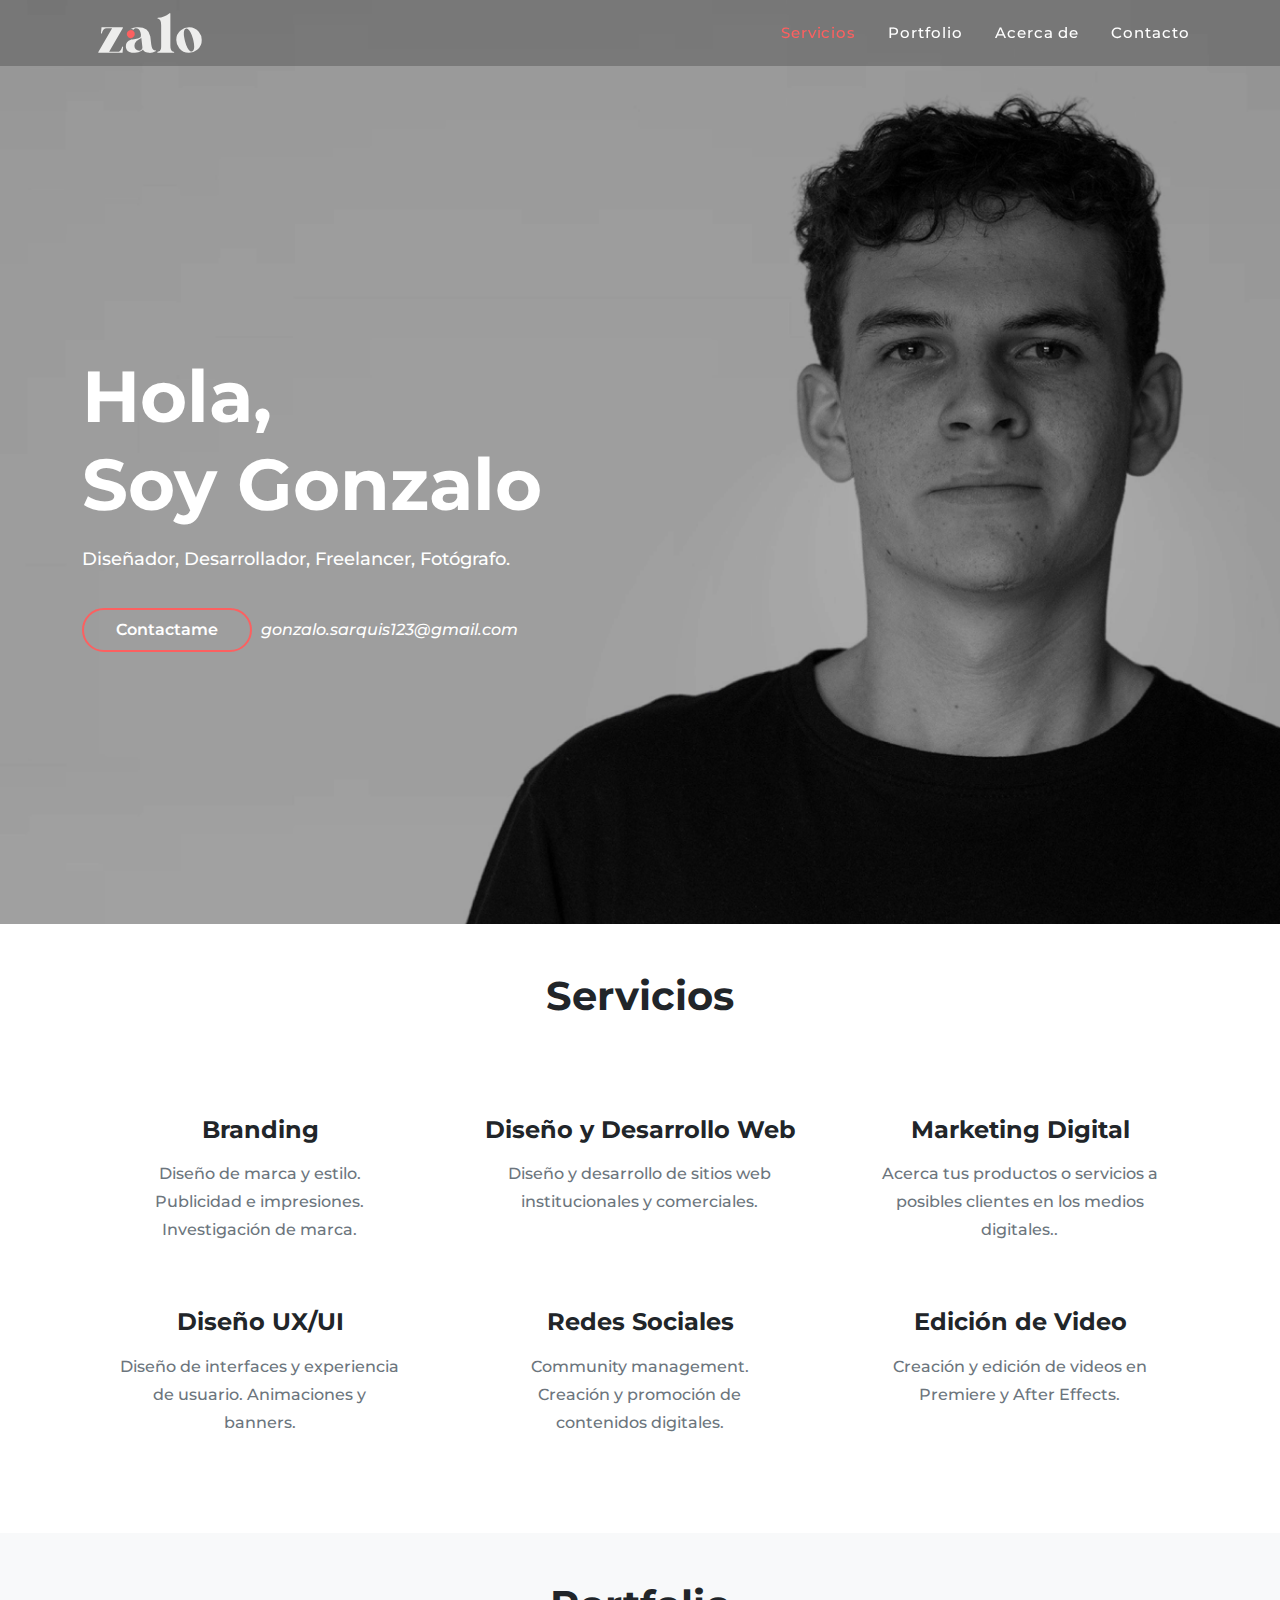
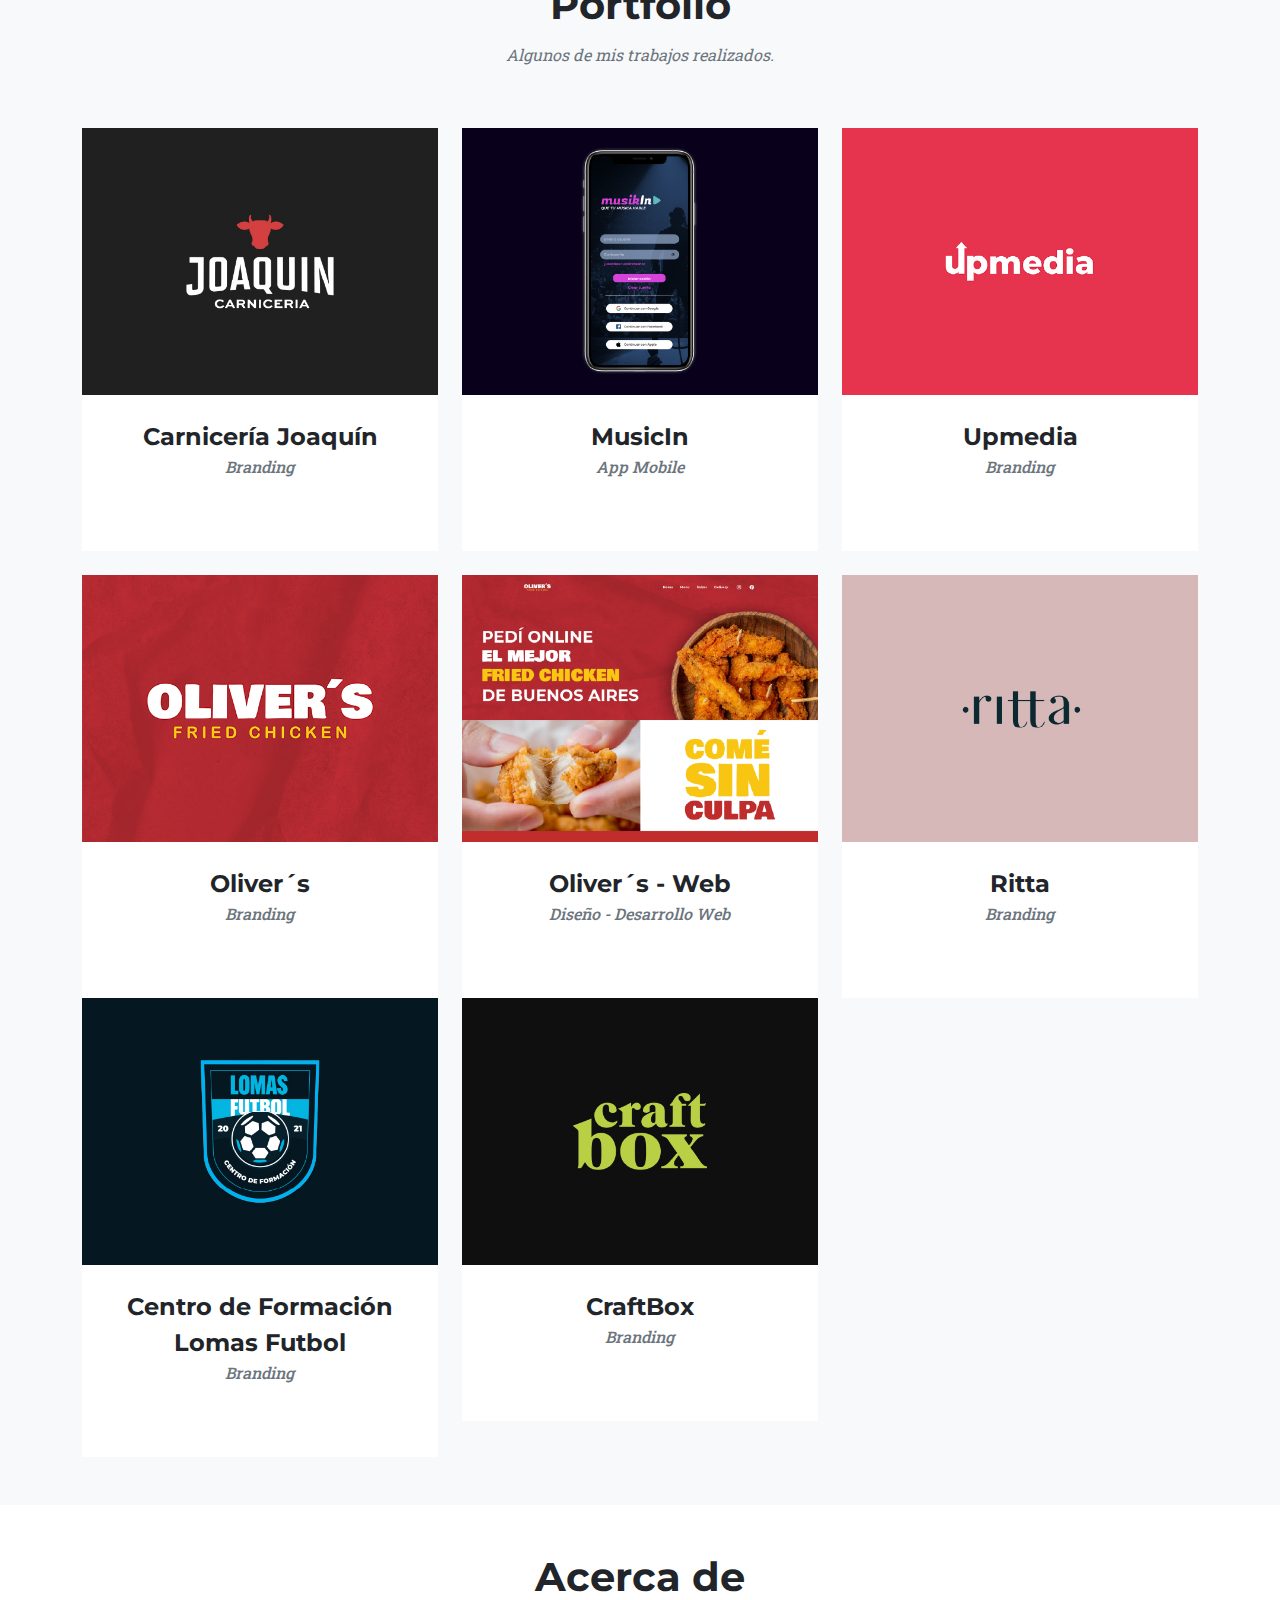
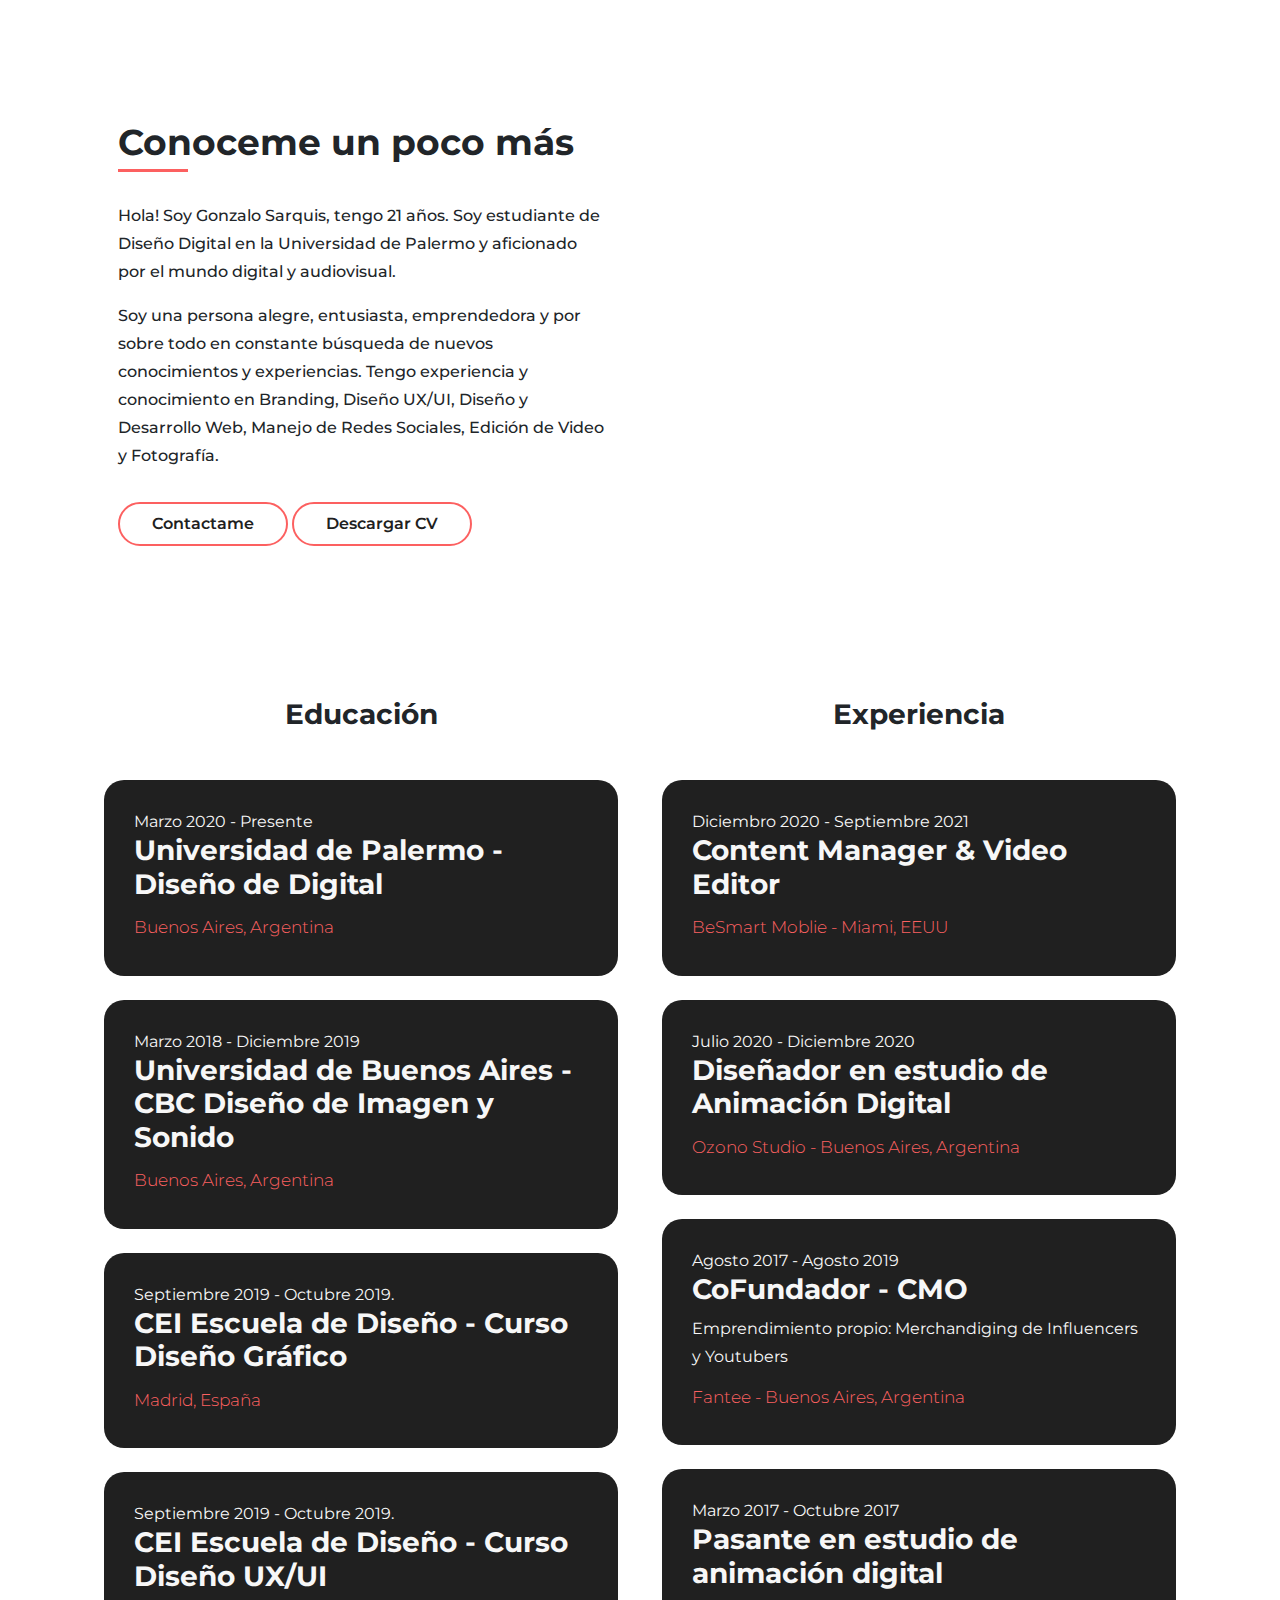
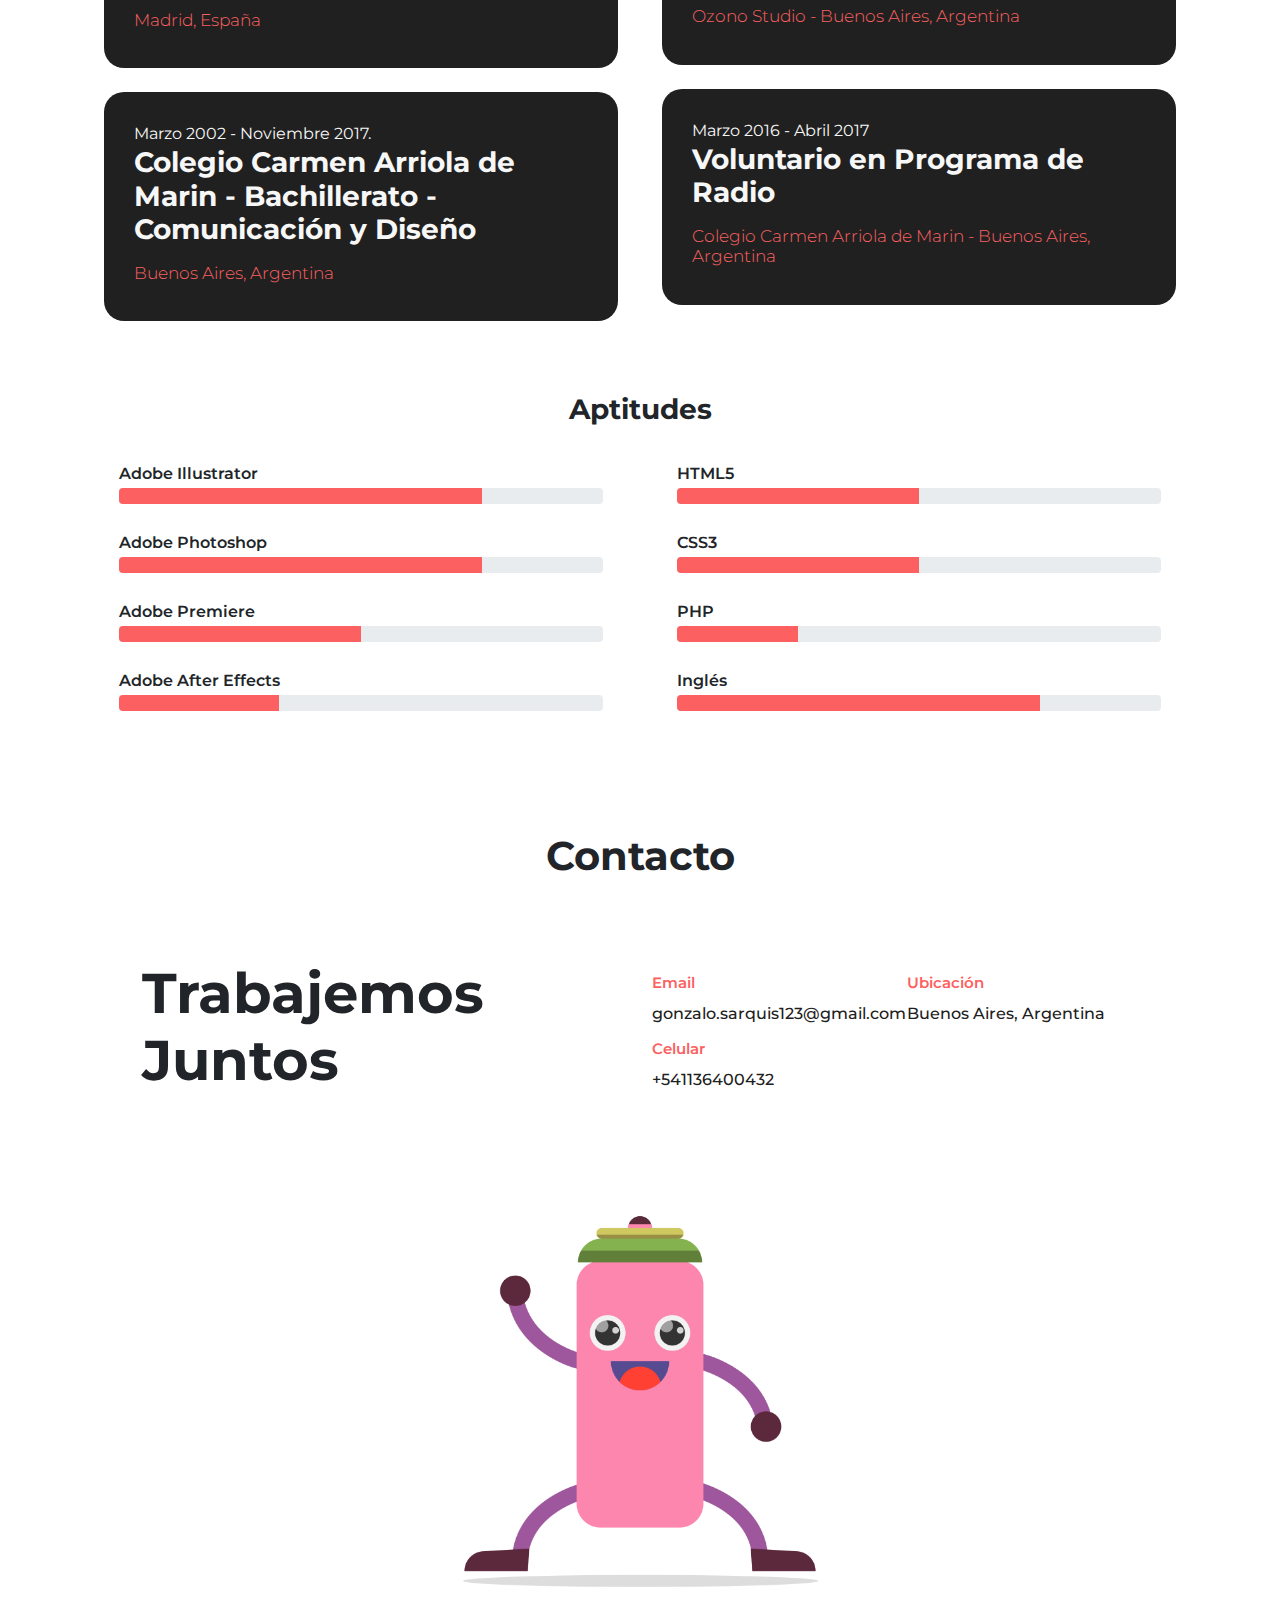
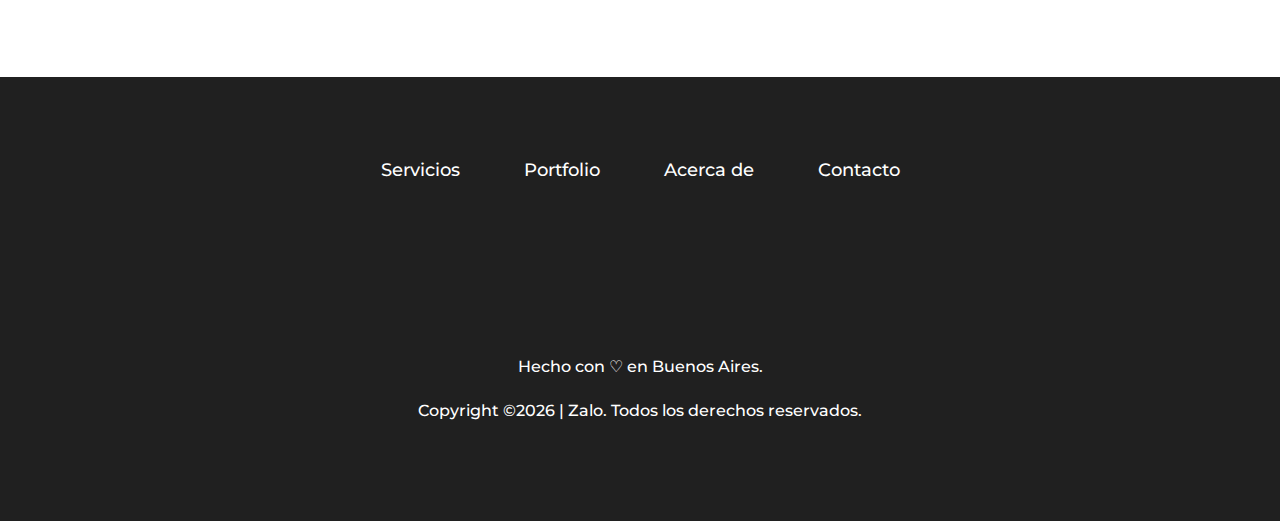
==== index.html @ efeab369 "Add files via upload" ====
<!DOCTYPE html>
<html lang="en">
    <head>
        <meta charset="utf-8" />
        <meta name="viewport" content="width=device-width, initial-scale=1, shrink-to-fit=no" />
        <meta name="description" content="" />
        <meta name="author" content="" />
        <title>Zalo Studio</title>
        <!-- Favicon-->
        <link rel="icon" type="image/x-icon" href="assets/favicon.png" />
        <!-- Font Awesome icons (free version)-->
        <script src="https://use.fontawesome.com/releases/v5.15.4/js/all.js" crossorigin="anonymous"></script>
        <!-- Google fonts-->
        <link href="https://fonts.googleapis.com/css?family=Montserrat:300,400,500,600,700,800" rel="stylesheet" type="text/css" />
        <link href="https://fonts.googleapis.com/css?family=Roboto+Slab:400,100,300,700" rel="stylesheet" type="text/css" />
        <!-- Core theme CSS (includes Bootstrap)-->
        <link href="css/styles.css" rel="stylesheet" />
    </head>
    <body id="page-top">

        <!-- Preloader -->
            <div id="preloader">
                <div class="loader"></div>
            </div>
        <!-- /Preloader -->
        
        <!-- Navigation-->
        <nav class="navbar navbar-expand-lg navbar-dark fixed-top" id="mainNav">
            <div class="container">
                <a class="navbar-brand" href="#page-top"><img src="assets/img/logo-zalo.svg" alt="..." /></a>
                <button class="navbar-toggler" type="button" data-bs-toggle="collapse" data-bs-target="#navbarResponsive" aria-controls="navbarResponsive" aria-expanded="false" aria-label="Toggle navigation">
                    <i class="fas fa-bars ms-1"></i>
                </button>
                <div class="collapse navbar-collapse" id="navbarResponsive">
                    <ul class="navbar-nav ms-auto py-4 py-lg-0">
                        <li class="nav-item"><a class="nav-link" href="#services">Servicios</a></li>
                        <li class="nav-item"><a class="nav-link" href="#portfolio">Portfolio</a></li>
                        <li class="nav-item"><a class="nav-link" href="#about">Acerca de</a></li>
                        <li class="nav-item"><a class="nav-link" href="#contact">Contacto</a></li>
                    </ul>
                </div>
            </div>
        </nav>
        <!-- Masthead-->
        <header class="masthead">
            <div class="container caja-inicio-celular">
                <div class="masthead-heading">Hola, <br> Soy Gonzalo</div>
                <div class="inicio" data-animation="bounceInDown" data-delay="100ms">
                    <p>Diseñador, Desarrollador, Freelancer, Fotógrafo.</p>
                    <a class="btn btn-primary btn-xl" style="color: #fff;" href="#contact">Contactame</a>
                    <a class="mailinicio" href="mailto:gonzalo.sarquis123@gmail.com">gonzalo.sarquis123@gmail.com</a>
                </div>
            </div>
        </header>
        <!-- Services-->
        <section class="page-section" id="services">
            <div class="container">
                <div class="text-center">
                    <h2 class="section-heading">Servicios</h2>
                </div>
                <div class="row text-center servicios">
                    <div class="col-md-4">
                        <span class="fa-stack fa-4x">
                            <i class="fas fa-circle fa-stack-2x"style="color: #fc6060;"></i>
                            <i class="fas fa-pen fa-stack-1x fa-inverse"></i> 
                        </span>
                        <h4 class="my-3">Branding</h4>
                        <p class="text-muted">Diseño de marca y estilo. Publicidad e impresiones. Investigación de marca.</p>
                    </div>
                    <div class="col-md-4">
                        <span class="fa-stack fa-4x">
                            <i class="fas fa-circle fa-stack-2x" style="color: #fc6060;"></i>
                            <i class="fas fa-laptop-code fa-stack-1x fa-inverse"></i>
                        </span>
                        <h4 class="my-3">Diseño y Desarrollo Web</h4>
                        <p class="text-muted">Diseño y desarrollo de sitios web institucionales y comerciales.</p>
                    </div>
                    <div class="col-md-4">
                        <span class="fa-stack fa-4x">
                            <i class="fas fa-circle fa-stack-2x" style="color: #fc6060;"></i>
                            <i class="fas fa-bullhorn fa-stack-1x fa-inverse"></i>
                        </span>
                        <h4 class="my-3">Marketing Digital</h4>
                        <p class="text-muted">Acerca tus productos o servicios a posibles clientes en los medios digitales..</p>
                    </div>
                    <div class="col-md-4">
                        <span class="fa-stack fa-4x">
                            <i class="fas fa-circle fa-stack-2x" style="color: #fc6060;"></i>
                            <i class="fas fa-mobile-alt fa-stack-1x fa-inverse"></i> 
                        </span>
                        <h4 class="my-3">Diseño UX/UI</h4>
                        <p class="text-muted">Diseño de interfaces y experiencia de usuario. Animaciones y banners.</p>
                    </div>
                    <div class="col-md-4">
                        <span class="fa-stack fa-4x">
                            <i class="fas fa-circle fa-stack-2x" style="color: #fc6060;"></i>
                            <i class="fas fa-users fa-stack-1x fa-inverse"></i>
                        </span>
                        <h4 class="my-3">Redes Sociales</h4>
                        <p class="text-muted">Community management. Creación y promoción de contenidos digitales.</p>
                    </div>
                    <div class="col-md-4">
                        <span class="fa-stack fa-4x">
                            <i class="fas fa-circle fa-stack-2x" style="color: #fc6060;"></i>
                            <i class="fas fa-video fa-stack-1x fa-inverse"></i>
                        </span>
                        <h4 class="my-3">Edición de Video</h4>
                        <p class="text-muted">Creación y edición de videos en Premiere y After Effects.</p>
                    </div>
                </div>
            </div>
        </section>
        <!-- Portfolio Grid-->
        <section class="page-section bg-light" id="portfolio">
            <div class="container">
                <div class="text-center">
                    <h2 class="section-heading">Portfolio</h2>
                    <h3 class="section-subheading text-muted">Algunos de mis trabajos realizados.</h3>
                </div>
                <div class="row">
                    <div class="col-lg-4 col-sm-6 mb-4">
                        <!-- Portfolio item 1-->
                        <div class="portfolio-item">
                            <a class="portfolio-link" data-bs-toggle="modal" href="#portfolioModal1">
                                <div class="portfolio-hover">
                                    <div class="portfolio-hover-content"><i class="fas fa-plus fa-3x"></i></div>
                                </div>
                                <img class="img-fluid" src="assets/img/portfolio/8.jpg" alt="..." />
                            </a>
                            <div class="portfolio-caption">
                                <div class="portfolio-caption-heading">Carnicería Joaquín</div>
                                <div class="portfolio-caption-subheading text-muted">Branding</div>
                            </div>
                        </div>
                    </div>
                    <div class="col-lg-4 col-sm-6 mb-4">
                        <!-- Portfolio item 2-->
                        <div class="portfolio-item">
                            <a class="portfolio-link" data-bs-toggle="modal" href="#portfolioModal2">
                                <div class="portfolio-hover">
                                    <div class="portfolio-hover-content"><i class="fas fa-plus fa-3x"></i></div>
                                </div>
                                <img class="img-fluid" src="assets/img/portfolio/2.jpg" alt="..." />
                            </a>
                            <div class="portfolio-caption">
                                <div class="portfolio-caption-heading">MusicIn</div>
                                <div class="portfolio-caption-subheading text-muted">App Mobile</div>
                            </div>
                        </div>
                    </div>
                    <div class="col-lg-4 col-sm-6 mb-4">
                        <!-- Portfolio item 3-->
                        <div class="portfolio-item">
                            <a class="portfolio-link" data-bs-toggle="modal" href="#portfolioModal3">
                                <div class="portfolio-hover">
                                    <div class="portfolio-hover-content"><i class="fas fa-plus fa-3x"></i></div>
                                </div>
                                <img class="img-fluid" src="assets/img/portfolio/3.jpg" alt="..." />
                            </a>
                            <div class="portfolio-caption">
                                <div class="portfolio-caption-heading">Upmedia</div>
                                <div class="portfolio-caption-subheading text-muted">Branding</div>
                            </div>
                        </div>
                    </div>
                    <div class="col-lg-4 col-sm-6 mb-4 mb-lg-0">
                        <!-- Portfolio item 4-->
                        <div class="portfolio-item">
                            <a class="portfolio-link" data-bs-toggle="modal" href="#portfolioModal4">
                                <div class="portfolio-hover">
                                    <div class="portfolio-hover-content"><i class="fas fa-plus fa-3x"></i></div>
                                </div>
                                <img class="img-fluid" src="assets/img/portfolio/4.jpg" alt="..." />
                            </a>
                            <div class="portfolio-caption">
                                <div class="portfolio-caption-heading">Oliver´s</div>
                                <div class="portfolio-caption-subheading text-muted">Branding</div>
                            </div>
                        </div>
                    </div>
                    <div class="col-lg-4 col-sm-6 mb-4 mb-sm-0">
                        <!-- Portfolio item 5-->
                        <div class="portfolio-item">
                            <a class="portfolio-link" data-bs-toggle="modal" href="#portfolioModal5">
                                <div class="portfolio-hover">
                                    <div class="portfolio-hover-content"><i class="fas fa-plus fa-3x"></i></div>
                                </div>
                                <img class="img-fluid" src="assets/img/portfolio/5.jpg" alt="..." />
                            </a>
                            <div class="portfolio-caption">
                                <div class="portfolio-caption-heading">Oliver´s - Web</div>
                                <div class="portfolio-caption-subheading text-muted">Diseño - Desarrollo Web</div>
                            </div>
                        </div>
                    </div>
                    <div class="col-lg-4 col-sm-6">
                        <!-- Portfolio item 6-->
                        <div class="portfolio-item">
                            <a class="portfolio-link" data-bs-toggle="modal" href="#portfolioModal6">
                                <div class="portfolio-hover">
                                    <div class="portfolio-hover-content"><i class="fas fa-plus fa-3x"></i></div>
                                </div>
                                <img class="img-fluid" src="assets/img/portfolio/6.jpg" alt="..." />
                            </a>
                            <div class="portfolio-caption">
                                <div class="portfolio-caption-heading">Ritta</div>
                                <div class="portfolio-caption-subheading text-muted">Branding</div>
                            </div>
                        </div>
                    </div>
                    <div class="col-lg-4 col-sm-6 mb-4 mb-sm-0">
                        <!-- Portfolio item 5-->
                        <div class="portfolio-item">
                            <a class="portfolio-link" data-bs-toggle="modal" href="#portfolioModal7">
                                <div class="portfolio-hover">
                                    <div class="portfolio-hover-content"><i class="fas fa-plus fa-3x"></i></div>
                                </div>
                                <img class="img-fluid" src="assets/img/portfolio/7.jpg" alt="..." />
                            </a>
                            <div class="portfolio-caption">
                                <div class="portfolio-caption-heading">Centro de Formación Lomas Futbol</div>
                                <div class="portfolio-caption-subheading text-muted">Branding</div>
                            </div>
                        </div>
                    </div>
                    <div class="col-lg-4 col-sm-6 mb-4 mb-sm-0">
                        <!-- Portfolio item 5-->
                        <div class="portfolio-item">
                            <a class="portfolio-link" data-bs-toggle="modal" href="#portfolioModal8">
                                <div class="portfolio-hover">
                                    <div class="portfolio-hover-content"><i class="fas fa-plus fa-3x"></i></div>
                                </div>
                                <img class="img-fluid" src="assets/img/portfolio/1.jpg" alt="..." />
                            </a>
                            <div class="portfolio-caption">
                                <div class="portfolio-caption-heading">CraftBox</div>
                                <div class="portfolio-caption-subheading text-muted">Branding</div>
                            </div>
                        </div>
                    </div>
                </div>
            </div>
        </section>
        
        <!-- About-->
        <section class="page-section" id="about">
            <div class="container">
                <div class="text-center">
                    <h2 class="section-heading ">Acerca de</h2>
                </div>
                <div class="about-us-area section-padding-80-0 clearfix">
                    <div class="container">
                        <div class="row align-items-center">
                            <div class="col-12 col-lg-6">
                                <div class="about-us-content mb-80">
                                    <h3 class="wow fadeInUp" data-wow-delay="100ms">Conoceme un poco más</h3>
                                    <div class="line wow fadeInUp" data-wow-delay="200ms"></div>
                                    <p class="wow fadeInUp" data-wow-delay="300ms">Hola! Soy Gonzalo Sarquis, tengo 21 años. Soy estudiante de Diseño Digital en la Universidad de Palermo y aficionado por el mundo digital y audiovisual.</p>
                                    <p class="wow fadeInUp" data-wow-delay="400ms">Soy una persona alegre, entusiasta, emprendedora y por sobre todo en constante búsqueda de nuevos conocimientos y experiencias. Tengo experiencia y conocimiento en Branding, Diseño UX/UI, Diseño y Desarrollo Web, Manejo de Redes Sociales, Edición de Video y Fotografía.</p>
                                    <a class="btn btn-primary btn-xl" href="#contact">Contactame</a>
                                    <a class="btn btn-primary btn-xl" data-wow-delay="500ms" href="file/#" download="file/#">Descargar CV</a>
                                </div>
                            </div>
                            <div class="col-12 col-lg-6">
                                <div class="about-video-area mb-80 wow fadeInUp" data-wow-delay="100ms">
                                    <img src="assets/img/17.jpg" alt="">
                                </div>
                            </div>
                        </div>
                    </div>
                </div>

                <div class="container">
                    <div class="row">
                        <div class="col-md-6">
                            <div class="acercade">
                                <h3 class="mb-5">Educación</h3>
                            </div>  
                            <div class="resume-item mb-4">
                                <span class="date"><span class="icon-calendar"></span> Marzo 2020 - Presente</span>
                                <h3>Universidad de Palermo - Diseño de Digital</h3>
                                <p></p>
                                <h4 class="school">Buenos Aires, Argentina</h4>
                            </div>
                            
                            <div class="resume-item mb-4">
                                <span class="date"><span class="icon-calendar"></span> Marzo 2018 - Diciembre 2019</span>
                                <h3>Universidad de Buenos Aires - CBC Diseño de Imagen y Sonido</h3>
                                <p></p>
                                <h4 class="school">Buenos Aires, Argentina</h4>
                            </div>
            
                            <div class="resume-item mb-4">
                                <span class="date"><span class="icon-calendar"></span> Septiembre 2019 - Octubre 2019.</span>
                                <h3>CEI Escuela de Diseño - Curso Diseño Gráfico</h3>
                                <p></p>
                                <h4 class="school">Madrid, España</h4>
                            </div>
            
                            <div class="resume-item mb-4">
                                <span class="date"><span class="icon-calendar"></span> Septiembre 2019 - Octubre 2019.</span>
                                <h3>CEI Escuela de Diseño - Curso Diseño UX/UI</h3>
                                <p></p>
                                <h4 class="school">Madrid, España</h4>
                            </div>
            
                            <div class="resume-item mb-4">
                                <span class="date"><span class="icon-calendar"></span> Marzo 2002 - Noviembre 2017.</span>
                                <h3>Colegio Carmen Arriola de Marin - Bachillerato - Comunicación y Diseño</h3>
                                <p></p>
                                <h4 class="school">Buenos Aires, Argentina</h4>
                            </div>
            
                        </div>

                        <div class="col-md-6">
                            <div class="acercade">
                                <h3 class="mb-5">Experiencia</h3>
                            </div>   
                                <div class="resume-item mb-4">
                                    <span class="date"><span class="icon-calendar"></span> Diciembro 2020 - Septiembre 2021</span>
                                    <h3>Content Manager & Video Editor</h3>
                                    <p></p>
                                    <h4 class="school">BeSmart Moblie - Miami, EEUU</h4>
                                </div>
                                <div class="resume-item mb-4">
                                    <span class="date"><span class="icon-calendar"></span> Julio 2020 - Diciembre 2020</span>
                                    <h3>Diseñador en estudio de Animación Digital</h3>
                                    <p></p>
                                    <h4 class="school">Ozono Studio - Buenos Aires, Argentina</h4>
                                </div>
                
                                <div class="resume-item mb-4">
                                    <span class="date"><span class="icon-calendar"></span> Agosto 2017 - Agosto 2019</span>
                                    <h3>CoFundador - CMO</h3>
                                    <p>Emprendimiento propio: Merchandiging de Influencers y Youtubers</p>
                                    <h4 class="school">Fantee - Buenos Aires, Argentina</h4>
                                </div>
                
                                <div class="resume-item mb-4">
                                    <span class="date"><span class="icon-calendar"></span> Marzo 2017 - Octubre 2017</span>
                                    <h3>Pasante en estudio de animación digital</h3>
                                    <p></p>
                                    <h4 class="school">Ozono Studio - Buenos Aires, Argentina</h4>
                                </div>
                
                                <div class="resume-item mb-4">
                                    <span class="date"><span class="icon-calendar"></span> Marzo 2016 - Abril 2017</span>
                                    <h3>Voluntario en Programa de Radio</h3>
                                    <p></p>
                                    <h4 class="school">Colegio Carmen Arriola de Marin - Buenos Aires, Argentina</h4>
                                </div>
                            </div>
                        </div>                    
                </div>


                <div class="container pb-0">
                    <div class="row">
                        <div class="acercade">
                            <h3 class="mb-2 mt-5">Aptitudes</h3>
                        </div>  
                        <div class="col-md-6">
                            <div class="aptitudes">
                                <p>Adobe Illustrator</p>
                                <div class="progress">
                                    <div class="progress-bar" role="progressbar" style="width: 75%" aria-valuenow="75" aria-valuemin="0" aria-valuemax="100"></div>
                                </div>
                            </div>

                            <div class="aptitudes">
                                <p>Adobe Photoshop</p>
                                <div class="progress">
                                    <div class="progress-bar" role="progressbar" style="width: 75%" aria-valuenow="75" aria-valuemin="0" aria-valuemax="100"></div>
                                </div>
                            </div>

                            <div class="aptitudes">
                                <p>Adobe Premiere</p>
                                <div class="progress">
                                    <div class="progress-bar" role="progressbar" style="width: 50%" aria-valuenow="50" aria-valuemin="0" aria-valuemax="100"></div>
                                </div>
                            </div>

                            <div class="aptitudes">
                                <p>Adobe After Effects</p>
                                <div class="progress">
                                    <div class="progress-bar" role="progressbar" style="width: 33%" aria-valuenow="33" aria-valuemin="0" aria-valuemax="100"></div>
                                </div>
                            </div>

                        </div>

                        <div class="col-md-6">
                            <div class="aptitudes">
                                <p>HTML5</p>
                                <div class="progress">
                                    <div class="progress-bar" role="progressbar" style="width: 50%" aria-valuenow="25" aria-valuemin="0" aria-valuemax="100"></div>
                                </div>
                            </div>

                            <div class="aptitudes">
                                <p>CSS3</p>
                                <div class="progress">
                                    <div class="progress-bar" role="progressbar" style="width: 50%" aria-valuenow="25" aria-valuemin="0" aria-valuemax="100"></div>
                                </div>
                            </div>

                            <div class="aptitudes">
                                <p>PHP</p>
                                <div class="progress">
                                    <div class="progress-bar" role="progressbar" style="width: 25%" aria-valuenow="25" aria-valuemin="0" aria-valuemax="100"></div>
                                </div>
                            </div>

                            <div class="aptitudes">
                                <p>Inglés</p>
                                <div class="progress">
                                    <div class="progress-bar" role="progressbar" style="width: 75%" aria-valuenow="75" aria-valuemin="0" aria-valuemax="100"></div>
                                </div>
                            </div>

                        </div>
                  
                    </div>
                </div>


        </section>

        <!-- Contact-->
        <section class="page-section" id="contact">
            <div class="container">
                <div class="text-center">
                    <h2 class="section-heading">Contacto</h2>
                    <!-- Contact Area Start -->
                </div>

    <div class="contact-area section-padding-80-50">
        <div class="container">
            <div class="row">
                <div class="col-12 col-lg-6">
                    <h2 class="contact-title mb-30">Trabajemos <br>Juntos</h2>
                </div>
                <div class="col-12 col-md-6 col-lg-3">
                    <!-- Contact Info -->
                    <div class="contact-info mb-30">
                        <p>Email</p>
                        <a href="mailto:gonzalo.sarquis123@gmail.com">gonzalo.sarquis123@gmail.com</a>
                    </div>
                    <!-- Contact Info -->
                    <div class="contact-info mb-30">
                        <p>Celular</p>
                        <a href="tel:+541136400432">+541136400432</a>
                    </div>
                </div>
                <div class="col-12 col-md-6 col-lg-3">
                    <!-- Contact Info -->
                    <div class="contact-info mb-30">
                        <p>Ubicación</p>
                        <a href="#">Buenos Aires, Argentina</a>
                    </div>
                </div>
            </div>
        </div>
    </div>
            </div>
    <!-- Contact Area End -->


        <div class="container">
            <div class="row w-50 mx-auto">
                <img src="assets/img/flat-ch.png" alt="">
            </div>
        </div>
    </div>

 </section>

 <!-- Footer Area Start -->
        <footer>
            <div class="container-fluid">
            <div class="row justify-content-center">
                <div class="text-center">
                <a class="nav_footer" href="#service">Servicios</a>
                <a class="nav_footer" href="#porfolio">Portfolio</a>
                <a class="nav_footer" href="#Acerca de">Acerca de</a>
                <a class="nav_footer" href="#contact">Contacto</a>
                </div>
            </div>
        </div>


        <div class="container">
            <div class="row text-center">
                <div class="redessociales-footer">
                    <a href="https://www.instagram.com/gonzasarquis" target="blank"><i class="fab fa-instagram"></i></a>
                    <a href="https://www.facebook.com/gonzalo.sarquis" target="blank"><i class="fab fa-facebook-f"></i></a>
                    <a href="https://www.linkedin.com/in/gonzalosarquis/" target="blank"><i class="fab fa-linkedin-in"></i></a>
                </div>
            </div>
        </div>
            
            <div class="container">
            <div class="row text-center cajaFooter">
                <div class="col-12 textoFooter">
                    <p >Hecho con &#9825; en Buenos Aires.</p>
                </div>
                <div class="col-12 textoFooter">
                    <p>Copyright &copy;<script>document.write(new Date().getFullYear());</script> | Zalo. Todos los derechos reservados.</p>
                </div>
            </div>
            </div>
        </footer>
<!-- Footer Area End -->

        <!-- Portfolio Modals-->
        <!-- Portfolio item 1 modal popup-->
        <div class="portfolio-modal modal fade" id="portfolioModal1" tabindex="-1" role="dialog" aria-hidden="true">
            <div class="modal-dialog">
                <div class="modal-content">
                    <div class="close-modal" data-bs-dismiss="modal"><img src="assets/img/close-icon.svg" alt="Close modal" /></div>
                    <div class="container">
                        <div class="row justify-content-center">
                            <div class="col-lg-8">
                                <div class="modal-body">
                                    <!-- Project details-->
                                    <h2 class="text-uppercase">Carnicería Joaquín</h2>
                                    <p class="item-intro text-muted">Branding para carniceria..</p>
                                    <img class="img-fluid d-block mx-auto" src="assets/img/portfolio/8.jpg" alt="..." />
                                    <p>Carnicería Joaquín lleva en el mercado más de 37 años, y decidió modernizarse. Se realizó el Branding completo para dicha marca.</p>
                                    <ul class="list-inline">
                                        <li>
                                            <strong>Cliente:</strong>
                                            Carnicería Joaquín
                                        </li>
                                        <li>
                                            <strong>Categoria:</strong>
                                            Illustration
                                        </li>
                                    </ul>
                                    <button class="btn btn-primary btn-xl text-uppercase" data-bs-dismiss="modal" type="button">
                                        <i class="fas fa-times me-1"></i>
                                        Cerrar proyecto
                                    </button>
                                </div>
                            </div>
                        </div>
                    </div>
                </div>
            </div>
        </div>
        <!-- Portfolio item 2 modal popup-->
        <div class="portfolio-modal modal fade" id="portfolioModal2" tabindex="-1" role="dialog" aria-hidden="true">
            <div class="modal-dialog">
                <div class="modal-content">
                    <div class="close-modal" data-bs-dismiss="modal"><img src="assets/img/close-icon.svg" alt="Close modal" /></div>
                    <div class="container">
                        <div class="row justify-content-center">
                            <div class="col-lg-8">
                                <div class="modal-body">
                                    <!-- Project details-->
                                    <h2 class="text-uppercase">MusicIn</h2>
                                    <p class="item-intro text-muted">Diseño y plaifiacion de App Mobile.</p>
                                    <img class="img-fluid d-block mx-auto" src="assets/img/portfolio/1.3.jpg" alt="..." />
                                    <img class="img-fluid d-block mx-auto" src="assets/img/portfolio/1.2.jpg" alt="..." />
                                    <p>MusicIn es un proyecto personal, enfocado para músicos. Se realizó el branding, diseño y planificacion de dicha App.</p>
                                    <ul class="list-inline">
                                        <li>
                                            <strong>Cliente:</strong>
                                            MusicIn
                                        </li>
                                        <li>
                                            <strong>Categoria:</strong>
                                            App Mobile
                                        </li>
                                    </ul>
                                    <button class="btn btn-primary btn-xl text-uppercase" data-bs-dismiss="modal" type="button">
                                        <i class="fas fa-times me-1"></i>
                                        Cerrar proyecto
                                    </button>
                                </div>
                            </div>
                        </div>
                    </div>
                </div>
            </div>
        </div>
        <!-- Portfolio item 3 modal popup-->
        <div class="portfolio-modal modal fade" id="portfolioModal3" tabindex="-1" role="dialog" aria-hidden="true">
            <div class="modal-dialog">
                <div class="modal-content">
                    <div class="close-modal" data-bs-dismiss="modal"><img src="assets/img/close-icon.svg" alt="Close modal" /></div>
                    <div class="container">
                        <div class="row justify-content-center">
                            <div class="col-lg-8">
                                <div class="modal-body">
                                    <!-- Project details-->
                                    <h2 class="text-uppercase">Upmedia</h2>
                                    <p class="item-intro text-muted">Branding.</p>
                                    <img class="img-fluid d-block mx-auto" src="assets/img/portfolio/3.jpg" alt="..." />
                                    <p>Branding para agencia digital.</p>
                                    <ul class="list-inline">
                                        <li>
                                            <strong>Cliente:</strong>
                                            Upmedia
                                        </li>
                                        <li>
                                            <strong>Categoria:</strong>
                                            Branding.
                                        </li>
                                    </ul>
                                    <button class="btn btn-primary btn-xl text-uppercase" data-bs-dismiss="modal" type="button">
                                        <i class="fas fa-times me-1"></i>
                                        Cerrar proyecto
                                    </button>
                                </div>
                            </div>
                        </div>
                    </div>
                </div>
            </div>
        </div>
        <!-- Portfolio item 4 modal popup-->
        <div class="portfolio-modal modal fade" id="portfolioModal4" tabindex="-1" role="dialog" aria-hidden="true">
            <div class="modal-dialog">
                <div class="modal-content">
                    <div class="close-modal" data-bs-dismiss="modal"><img src="assets/img/close-icon.svg" alt="Close modal" /></div>
                    <div class="container">
                        <div class="row justify-content-center">
                            <div class="col-lg-8">
                                <div class="modal-body">
                                    <!-- Project details-->
                                    <h2 class="text-uppercase">Oliver´s</h2>
                                    <p class="item-intro text-muted">Branding.</p>
                                    <img class="img-fluid d-block mx-auto" src="assets/img/portfolio/4.jpg" alt="..." />
                                    <p>Oliver´s es una cadena de comida rápida especialidad en el pollo frito y tequeños venezolanos. Se realizó el Brabding para dicha marca.</p>
                                    <ul class="list-inline">
                                        <li>
                                            <strong>Cliente:</strong>
                                            Oliver´s
                                        </li>
                                        <li>
                                            <strong>Categoria:</strong>
                                            Branding.
                                        </li>
                                    </ul>
                                    <button class="btn btn-primary btn-xl text-uppercase" data-bs-dismiss="modal" type="button">
                                        <i class="fas fa-times me-1"></i>
                                        Cerrar proyecto
                                    </button>
                                </div>
                            </div>
                        </div>
                    </div>
                </div>
            </div>
        </div>
        <!-- Portfolio item 5 modal popup-->
        <div class="portfolio-modal modal fade" id="portfolioModal5" tabindex="-1" role="dialog" aria-hidden="true">
            <div class="modal-dialog">
                <div class="modal-content">
                    <div class="close-modal" data-bs-dismiss="modal"><img src="assets/img/close-icon.svg" alt="Close modal" /></div>
                    <div class="container">
                        <div class="row justify-content-center">
                            <div class="col-lg-8">
                                <div class="modal-body">
                                    <!-- Project details-->
                                    <h2 class="text-uppercase">Oliver´s - Web</h2>
                                    <p class="item-intro text-muted">Diseño y Desarrollo Web.</p>
                                    <img class="img-fluid d-block mx-auto" src="assets/img/portfolio/5.1.jpg" alt="..." />
                                    <p>Oliver´s es una cadena de comida rapida especialidad en el pollo frito y tequeños venezolanos. Se realizó el Diseño y Desarrollo web.</p>
                                    <ul class="list-inline">
                                        <li>
                                            <strong>Cliente:</strong>
                                            Oliver´s
                                        </li>
                                        <li>
                                            <strong>Categoria:</strong>
                                            Diseño Web
                                        </li>
                                    </ul>
                                    <button class="btn btn-primary btn-xl text-uppercase" data-bs-dismiss="modal" type="button">
                                        <i class="fas fa-times me-1"></i>
                                        Cerrar proyecto
                                    </button>
                                </div>
                            </div>
                        </div>
                    </div>
                </div>
            </div>
        </div>
        <!-- Portfolio item 6 modal popup-->
        <div class="portfolio-modal modal fade" id="portfolioModal6" tabindex="-1" role="dialog" aria-hidden="true">
            <div class="modal-dialog">
                <div class="modal-content">
                    <div class="close-modal" data-bs-dismiss="modal"><img src="assets/img/close-icon.svg" alt="Close modal" /></div>
                    <div class="container">
                        <div class="row justify-content-center">
                            <div class="col-lg-8">
                                <div class="modal-body">
                                    <!-- Project details-->
                                    <h2 class="text-uppercase">Ritta</h2>
                                    <p class="item-intro text-muted">Branding para emprendimiento de Moda y Deco.</p>
                                    <img class="img-fluid d-block mx-auto" src="assets/img/portfolio/6.jpg" alt="..." />
                                    <p>Ritta es un emprendimiento enfocado en el rubo de Moda y Deco. En esta ocasión se realizó el Branding completo para la marca y a la vez la creación y gestión de un e-commerce desarrollado en TiendaNube.</p>
                                    <ul class="list-inline">
                                        <li>
                                            <strong>Client:</strong>
                                            Ritta
                                        </li>
                                        <li>
                                            <strong>Categoria:</strong>
                                            Branding.
                                        </li>
                                    </ul>
                                    <button class="btn btn-primary btn-xl text-uppercase" data-bs-dismiss="modal" type="button">
                                        <i class="fas fa-times me-1"></i>
                                        Cerrar proyecto
                                    </button>
                                </div>
                            </div>
                        </div>
                    </div>
                </div>
            </div>
        </div>
        <!-- Portfolio item 7 modal popup-->
        <div class="portfolio-modal modal fade" id="portfolioModal7" tabindex="-1" role="dialog" aria-hidden="true">
            <div class="modal-dialog">
                <div class="modal-content">
                    <div class="close-modal" data-bs-dismiss="modal"><img src="assets/img/close-icon.svg" alt="Close modal" /></div>
                    <div class="container">
                        <div class="row justify-content-center">
                            <div class="col-lg-8">
                                <div class="modal-body">
                                    <!-- Project details-->
                                    <h2 class="text-uppercase">Centro de Formación Lomas Futbol</h2>
                                    <p class="item-intro text-muted">Branding para academia de futbol.</p>
                                    <img class="img-fluid d-block mx-auto" src="assets/img/portfolio/7.jpg" alt="..." />
                                    <p>Centro de Formación Lomas Futbol es una academia especializada en captar nuevos jugadores para ser introducidos al mundo profesional. En esta ocasión se llevo a cabo el escudo y servicio de Branding para dicha academia.</p>
                                    <ul class="list-inline">
                                        <li>
                                            <strong>Cliente:</strong>
                                            Branding.
                                        </li>
                                        <li>
                                            <strong>Category:</strong>
                                            Centro de Formación Lomas Futbol
                                        </li>
                                    </ul>
                                    <button class="btn btn-primary btn-xl text-uppercase" data-bs-dismiss="modal" type="button">
                                        <i class="fas fa-times me-1"></i>
                                        Cerrar proyecto
                                    </button>
                                </div>
                            </div>
                        </div>
                    </div>
                </div>
            </div>
        </div>
        <!-- Portfolio item 8 modal popup-->
        <div class="portfolio-modal modal fade" id="portfolioModal8" tabindex="-1" role="dialog" aria-hidden="true">
            <div class="modal-dialog">
                <div class="modal-content">
                    <div class="close-modal" data-bs-dismiss="modal"><img src="assets/img/close-icon.svg" alt="Close modal" /></div>
                    <div class="container">
                        <div class="row justify-content-center">
                            <div class="col-lg-8">
                                <div class="modal-body">
                                    <!-- Project details-->
                                    <h2 class="text-uppercase">CraftBox</h2>
                                    <p class="item-intro text-muted">Branding para empresa de cursos online.</p>
                                    <img class="img-fluid d-block mx-auto" src="assets/img/portfolio/1.jpg" alt="..." />
                                    <p>CraftBox es un emprendimiento especializado en talleres manuales. En esta ocasión se llevo a cabo el Branding completo para el mismo.</p>
                                    <ul class="list-inline">
                                        <li>
                                            <strong>Cliente:</strong>
                                            CraftBox
                                        </li>
                                        <li>
                                            <strong>Category:</strong>
                                            Branding.
                                        </li>
                                    </ul>
                                    <button class="btn btn-primary btn-xl text-uppercase" data-bs-dismiss="modal" type="button">
                                        <i class="fas fa-times me-1"></i>
                                        Cerrar proyecto
                                    </button>
                                </div>
                            </div>
                        </div>
                    </div>
                </div>
            </div>
        </div>
        <!-- Bootstrap core JS-->
        <script src="https://cdn.jsdelivr.net/npm/bootstrap@5.1.3/dist/js/bootstrap.bundle.min.js"></script>
        <!-- Core theme JS-->
        <script src="js/scripts.js"></script>
        <!-- * * * * * * * * * * * * * * * * * * * * * * * * * * * * * * * * * * * * * * * *-->
        <!-- * *                               SB Forms JS                               * *-->
        <!-- * * Activate your form at https://startbootstrap.com/solution/contact-forms * *-->
        <!-- * * * * * * * * * * * * * * * * * * * * * * * * * * * * * * * * * * * * * * * *-->
        <script src="https://cdn.startbootstrap.com/sb-forms-latest.js"></script>
    </body>
</html>
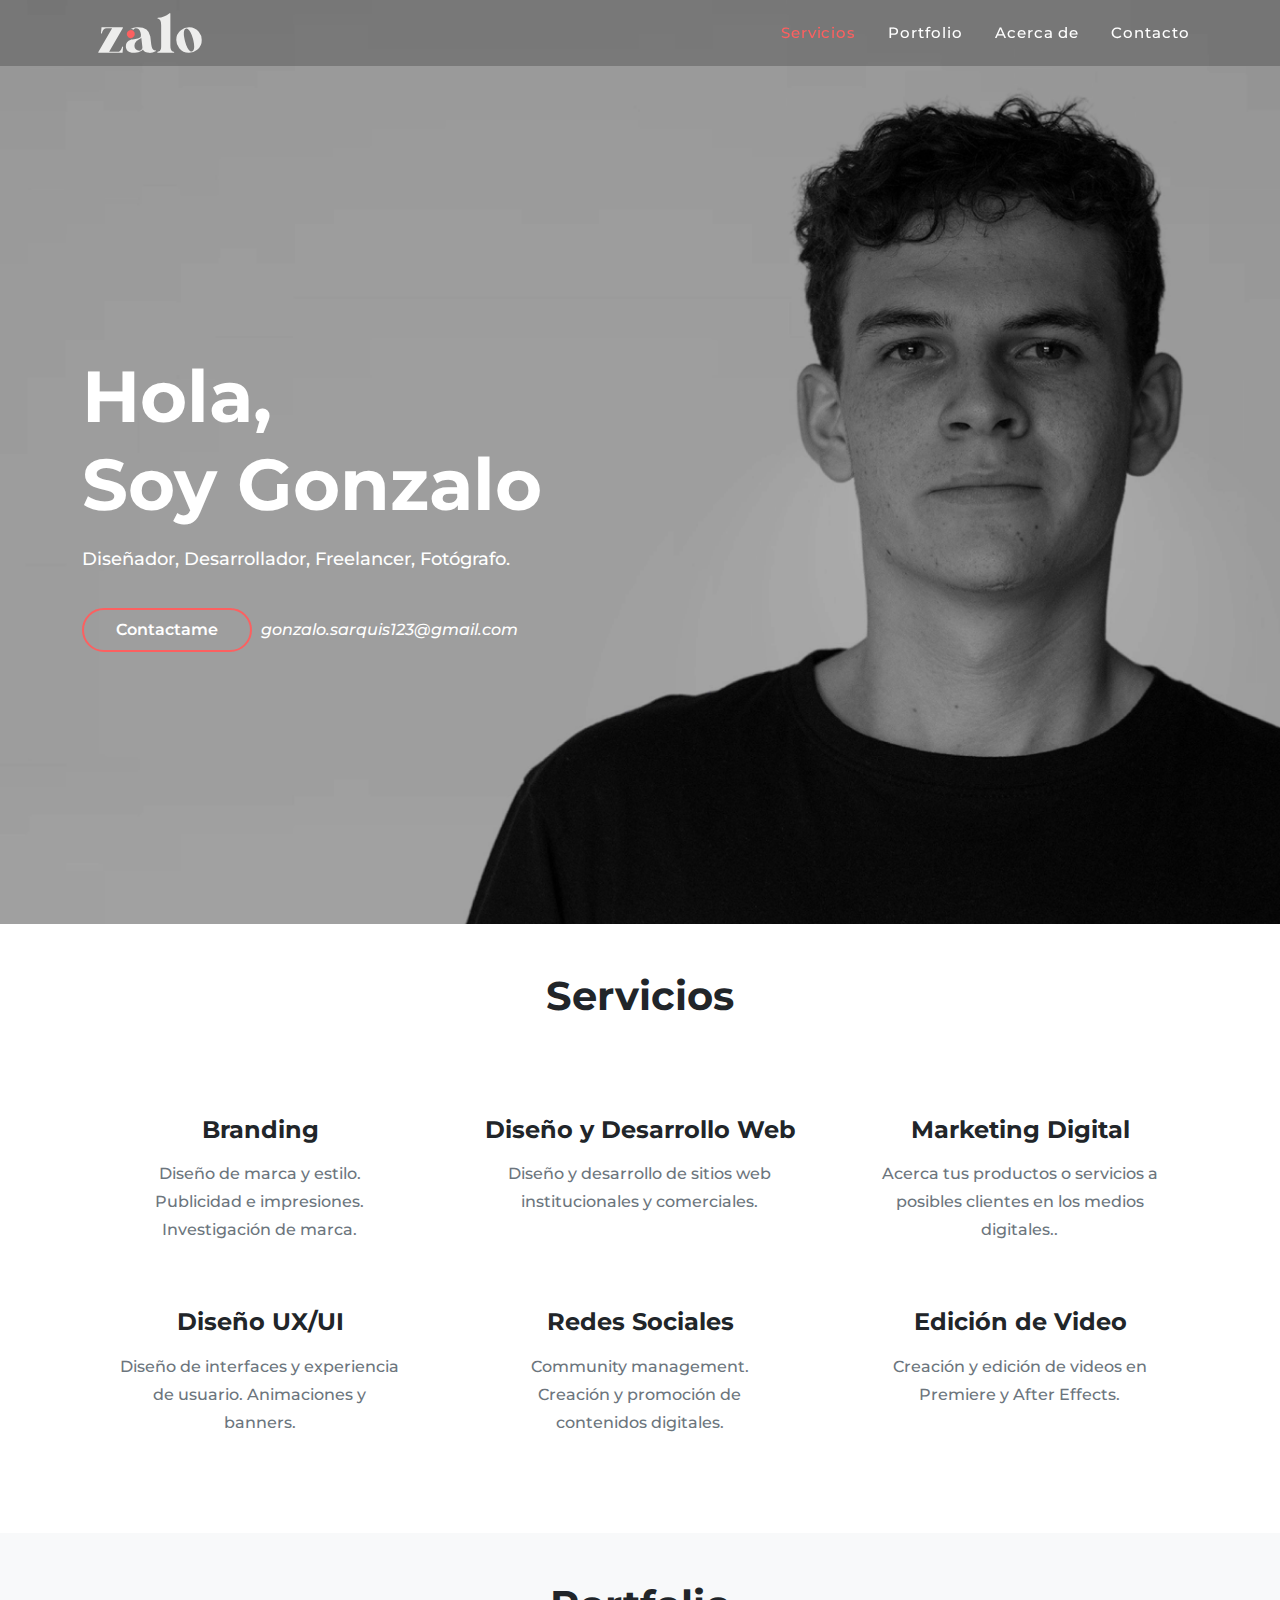
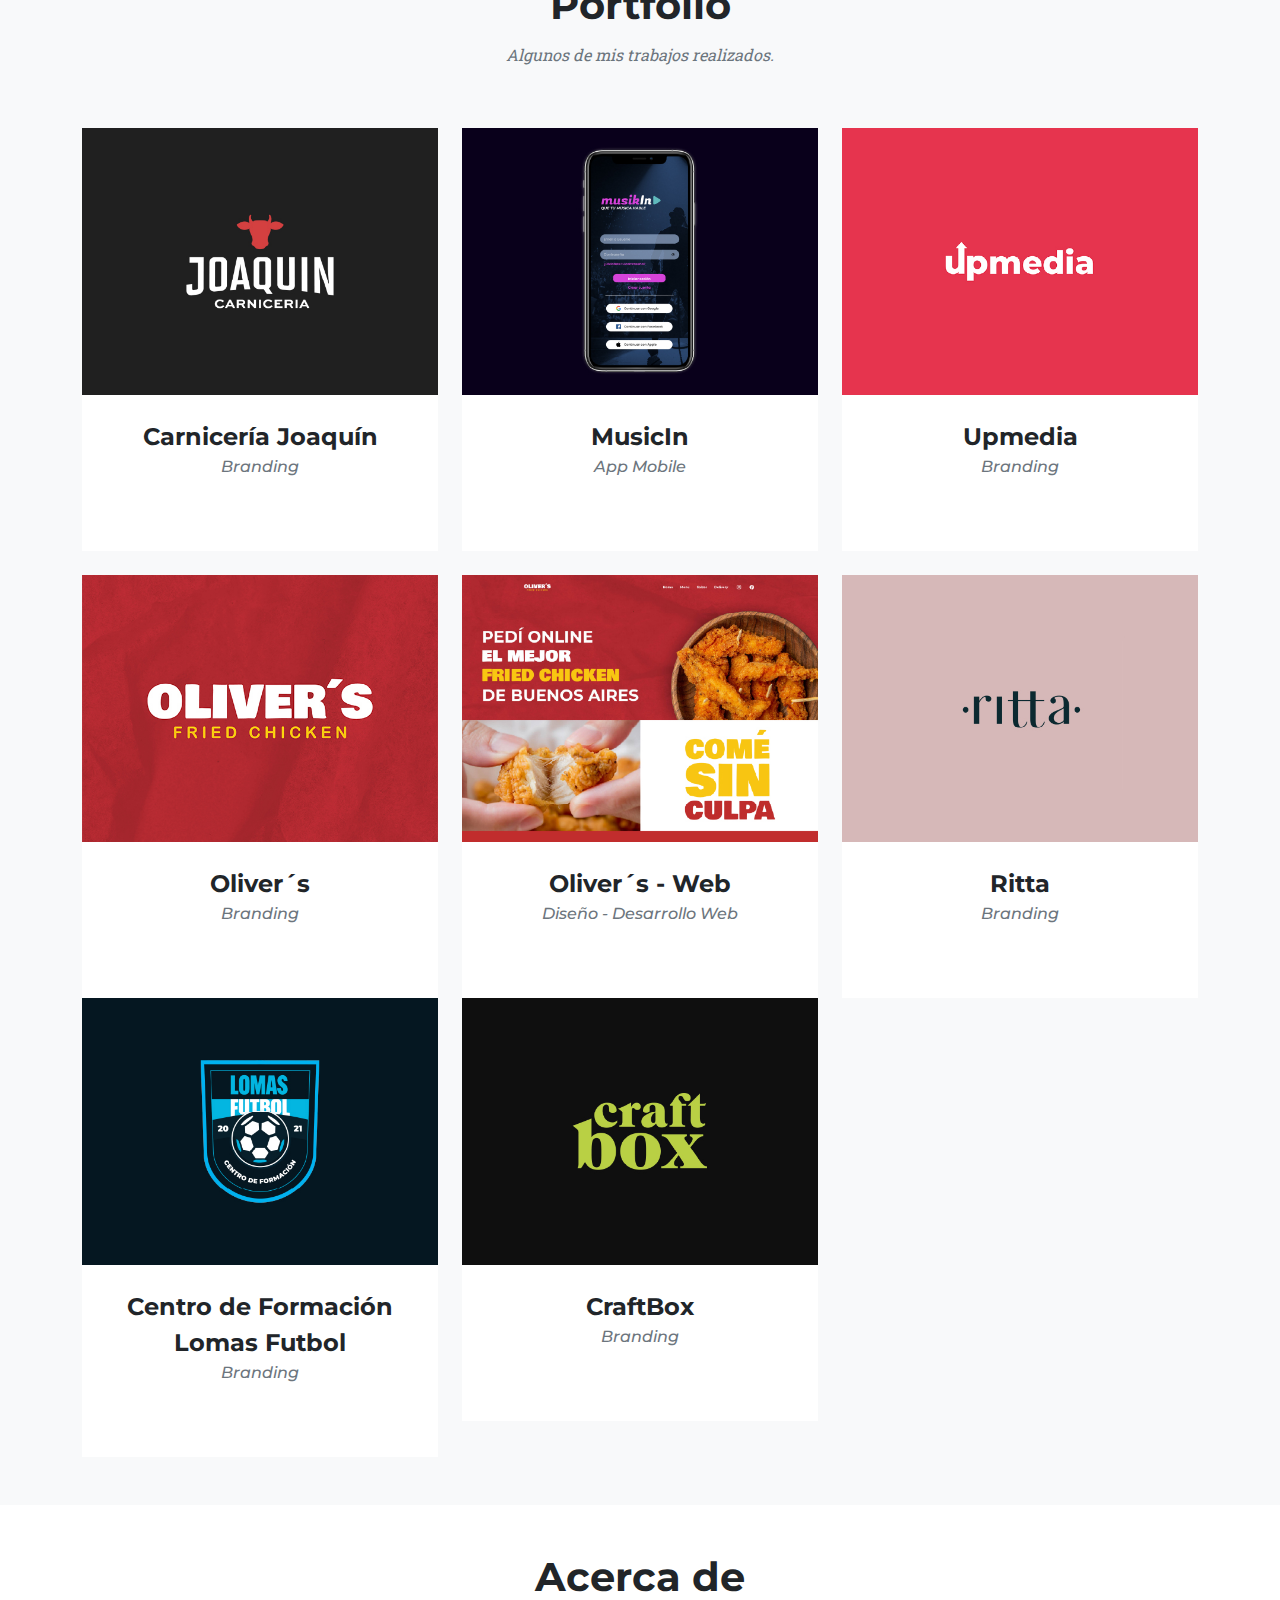
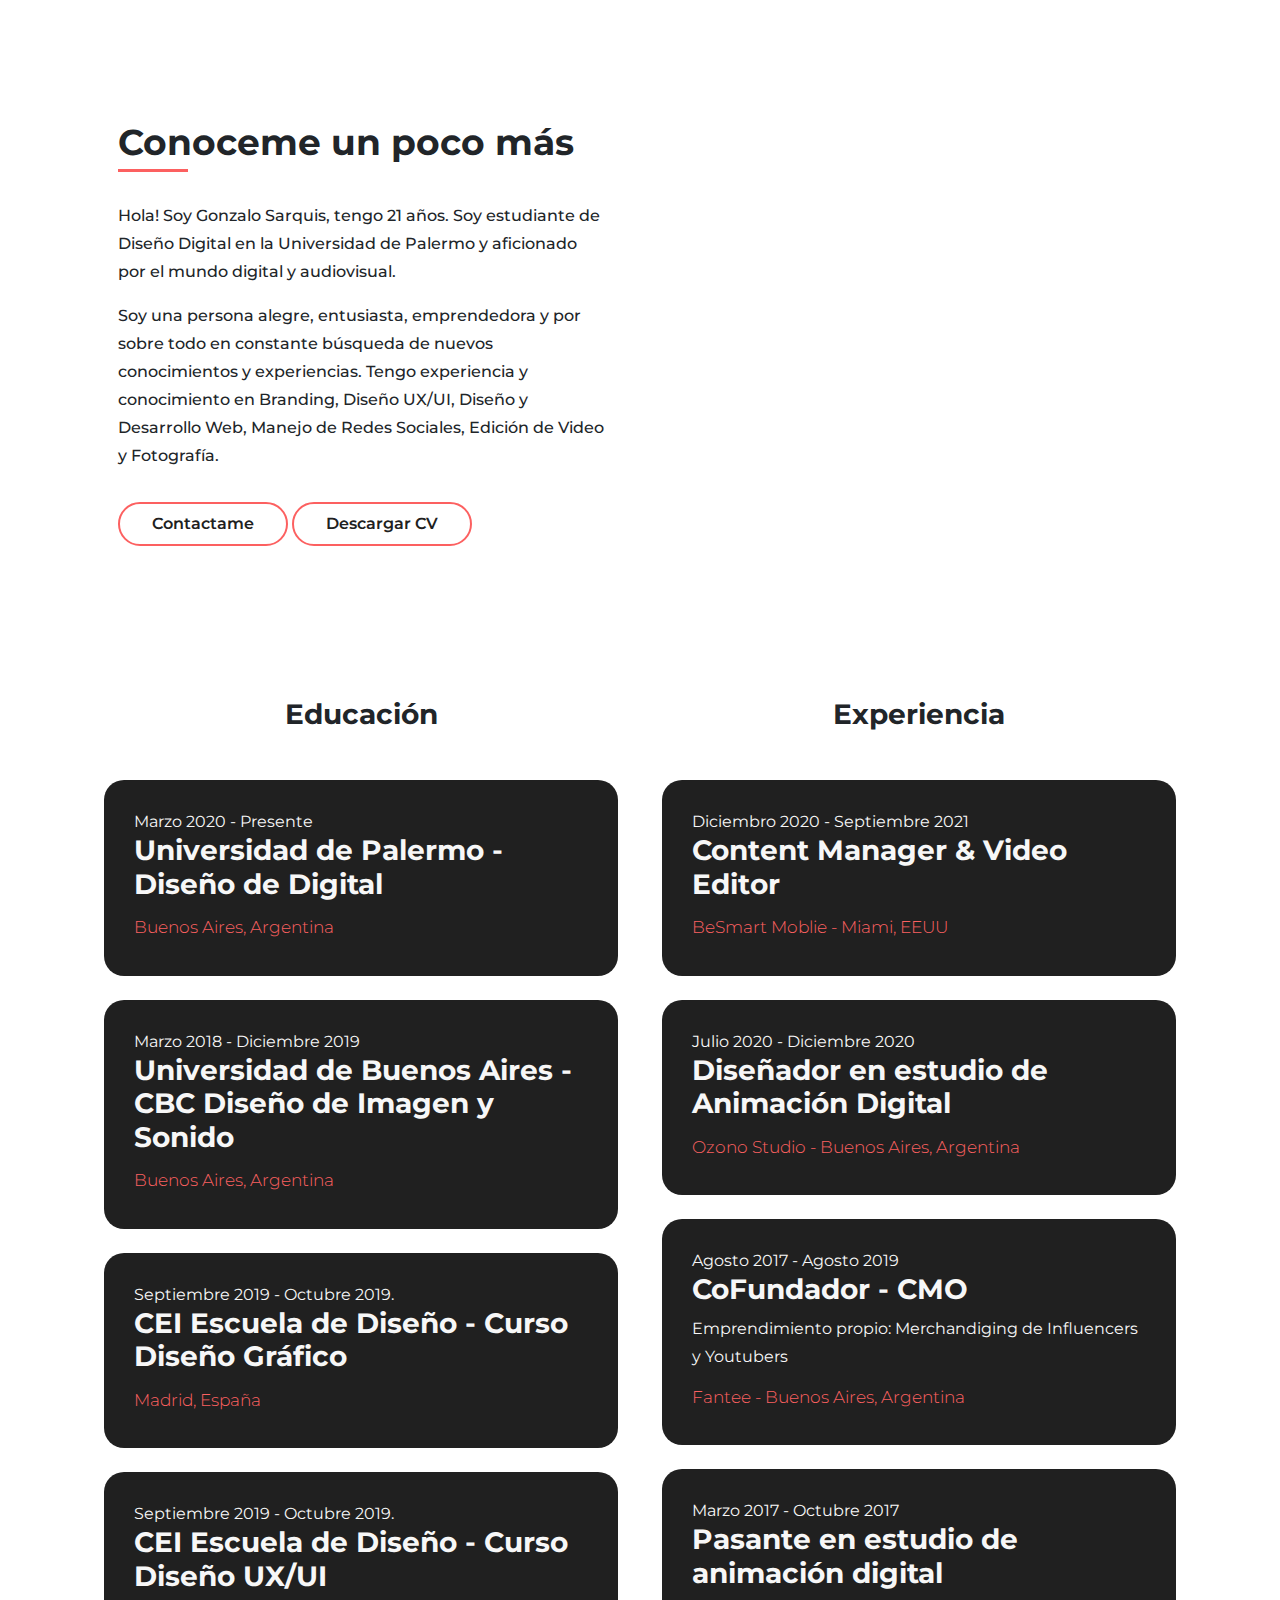
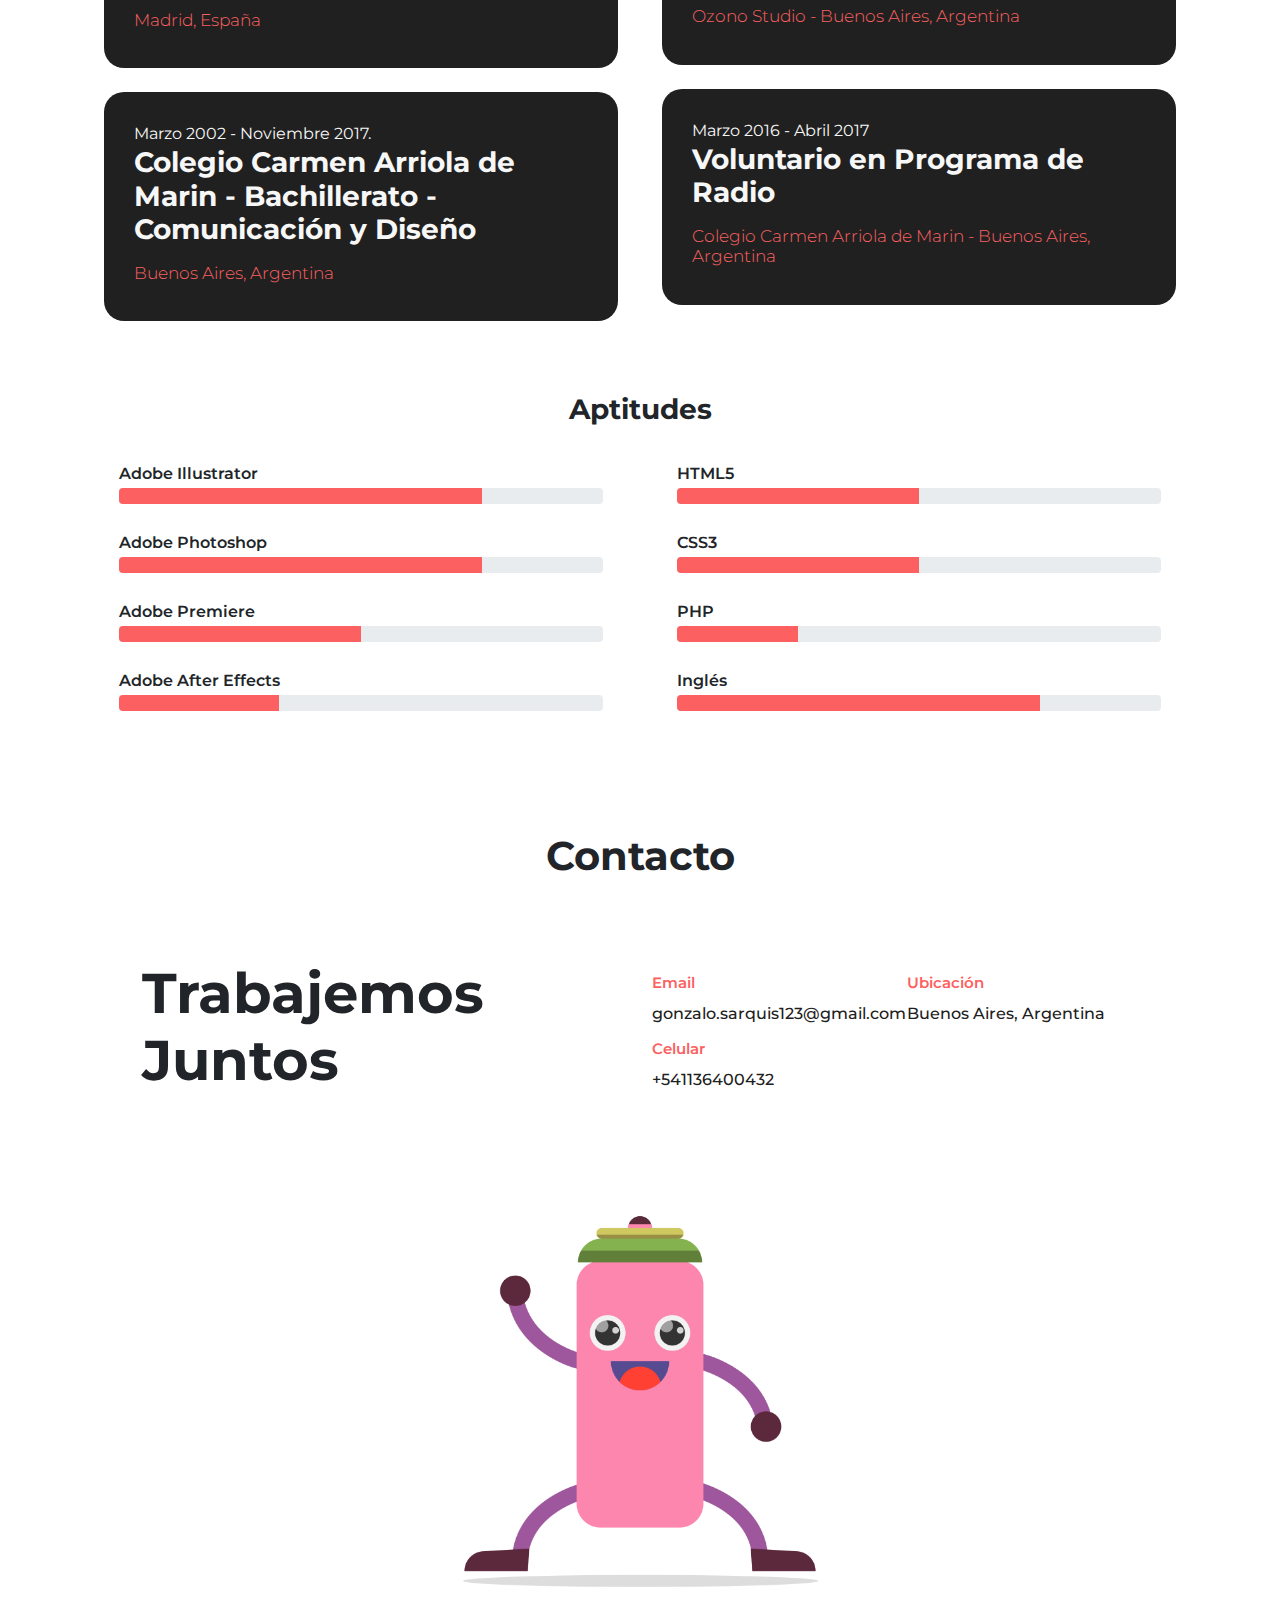
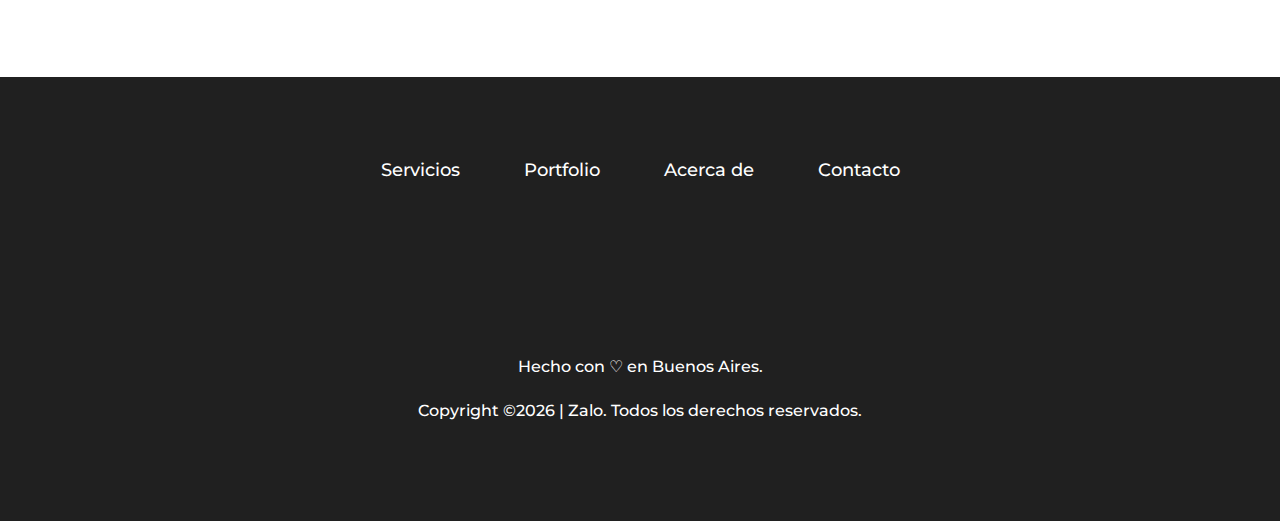
==== commit 43ca9418: "Add files via upload" ====
--- a/index.html
+++ b/index.html
@@ -258,7 +258,7 @@
                                     <p class="wow fadeInUp" data-wow-delay="300ms">Hola! Soy Gonzalo Sarquis, tengo 21 años. Soy estudiante de Diseño Digital en la Universidad de Palermo y aficionado por el mundo digital y audiovisual.</p>
                                     <p class="wow fadeInUp" data-wow-delay="400ms">Soy una persona alegre, entusiasta, emprendedora y por sobre todo en constante búsqueda de nuevos conocimientos y experiencias. Tengo experiencia y conocimiento en Branding, Diseño UX/UI, Diseño y Desarrollo Web, Manejo de Redes Sociales, Edición de Video y Fotografía.</p>
                                     <a class="btn btn-primary btn-xl" href="#contact">Contactame</a>
-                                    <a class="btn btn-primary btn-xl" data-wow-delay="500ms" href="file/#" download="file/#">Descargar CV</a>
+                                    <a class="btn btn-primary btn-xl" data-wow-delay="500ms" href="file/curriculum.pdf" download="file/#">Descargar CV</a>
                                 </div>
                             </div>
                             <div class="col-12 col-lg-6">
@@ -469,7 +469,7 @@
 
 
         <div class="container">
-            <div class="row w-50 mx-auto">
+            <div class="row mx-auto personaje">
                 <img src="assets/img/flat-ch.png" alt="">
             </div>
         </div>
@@ -704,7 +704,7 @@
                                     <h2 class="text-uppercase">Ritta</h2>
                                     <p class="item-intro text-muted">Branding para emprendimiento de Moda y Deco.</p>
                                     <img class="img-fluid d-block mx-auto" src="assets/img/portfolio/6.jpg" alt="..." />
-                                    <p>Ritta es un emprendimiento enfocado en el rubo de Moda y Deco. En esta ocasión se realizó el Branding completo para la marca y a la vez la creación y gestión de un e-commerce desarrollado en TiendaNube.</p>
+                                    <p>Ritta es un emprendimiento enfocado en el rubro de Moda y Deco. En esta ocasión se realizó el Branding completo para la marca y a la vez la creación y gestión de un e-commerce desarrollado en TiendaNube.</p>
                                     <ul class="list-inline">
                                         <li>
                                             <strong>Client:</strong>
@@ -746,7 +746,7 @@
                                             Branding.
                                         </li>
                                         <li>
-                                            <strong>Category:</strong>
+                                            <strong>Categoria:</strong>
                                             Centro de Formación Lomas Futbol
                                         </li>
                                     </ul>
@@ -781,7 +781,7 @@
                                             CraftBox
                                         </li>
                                         <li>
-                                            <strong>Category:</strong>
+                                            <strong>Categoria:</strong>
                                             Branding.
                                         </li>
                                     </ul>
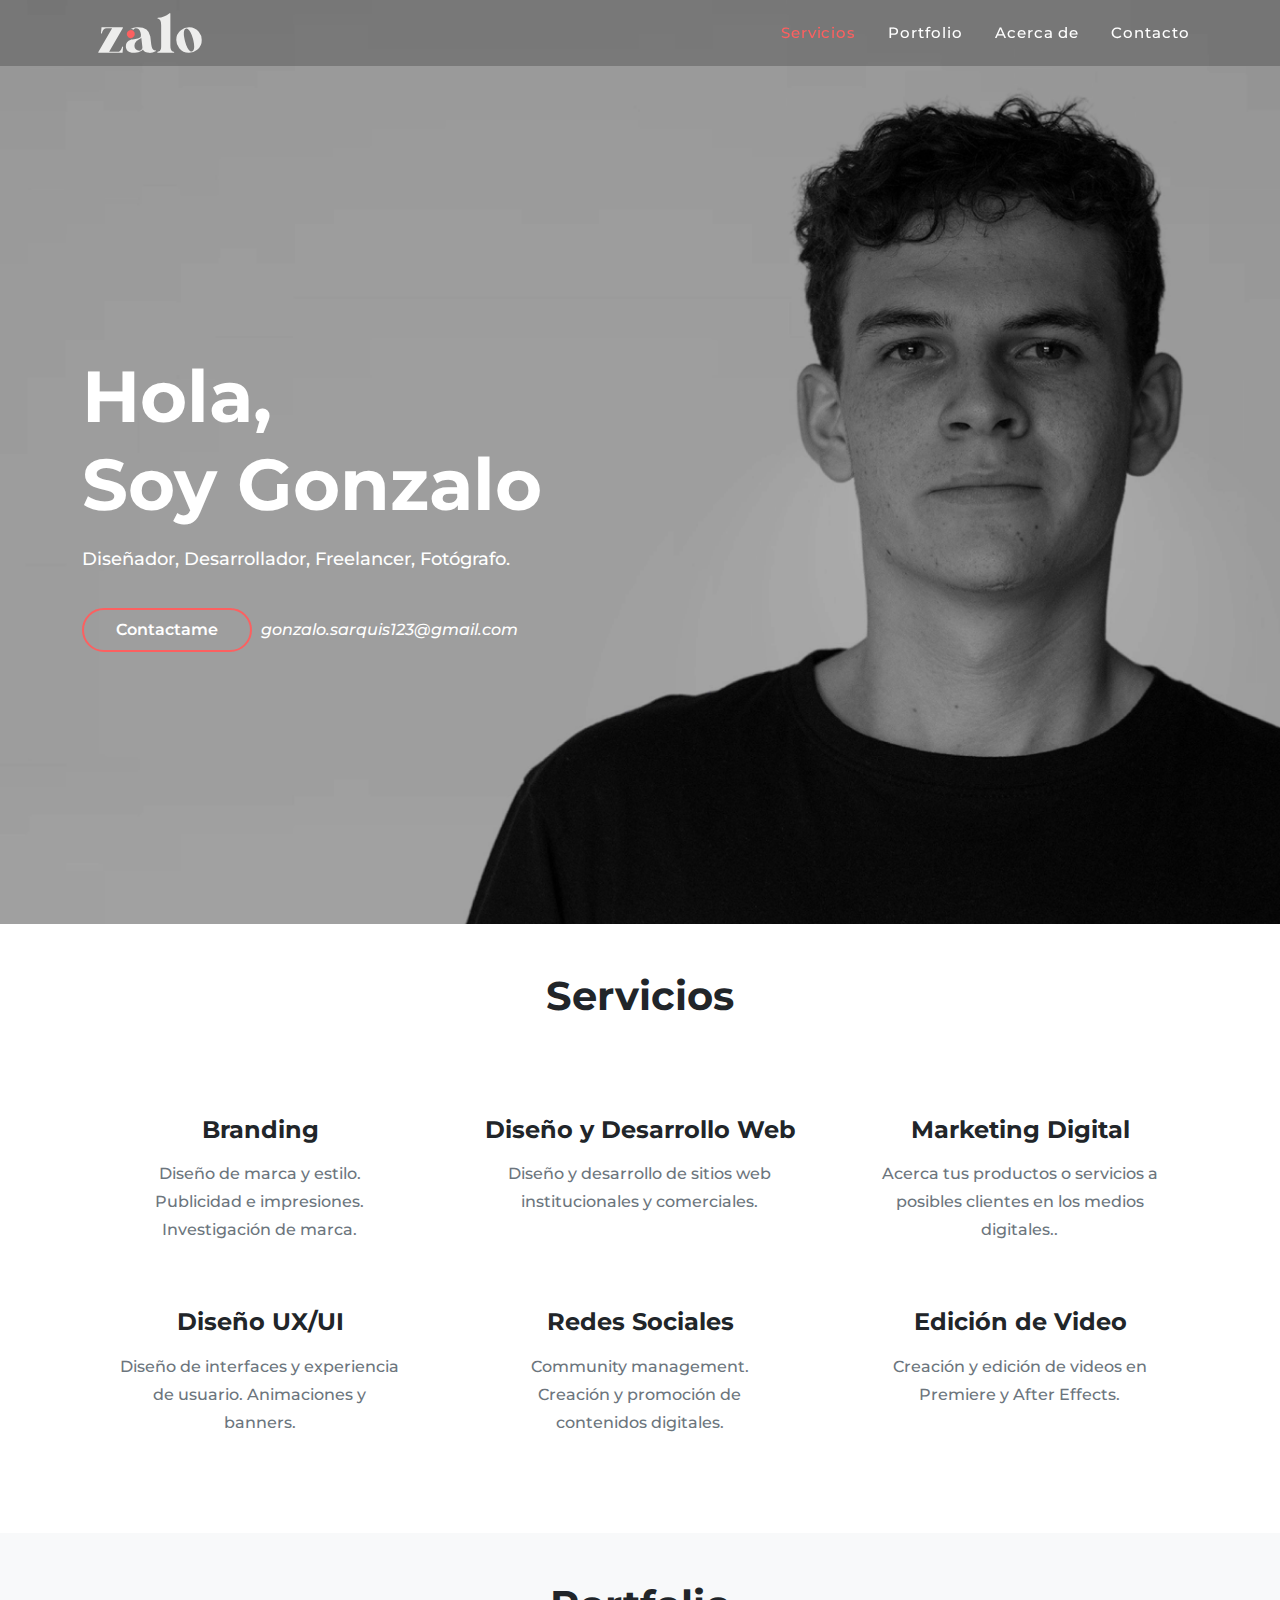
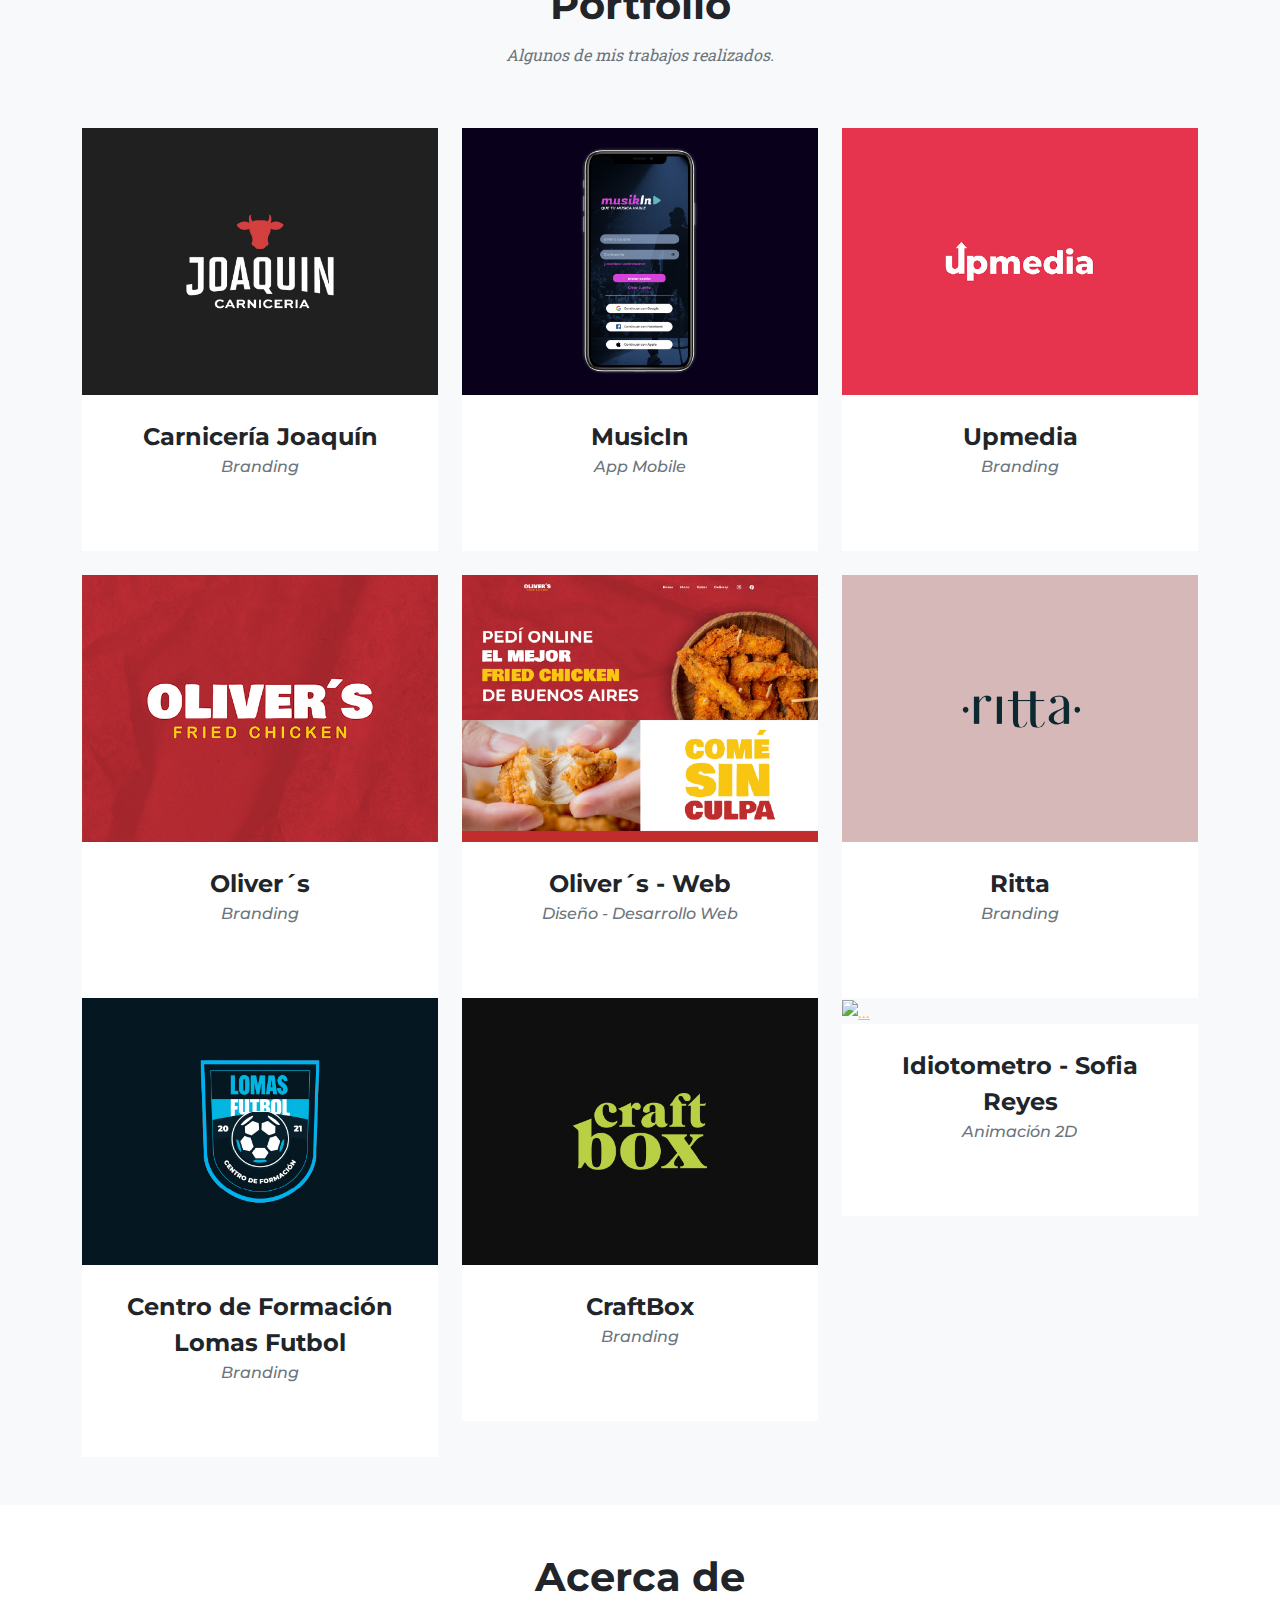
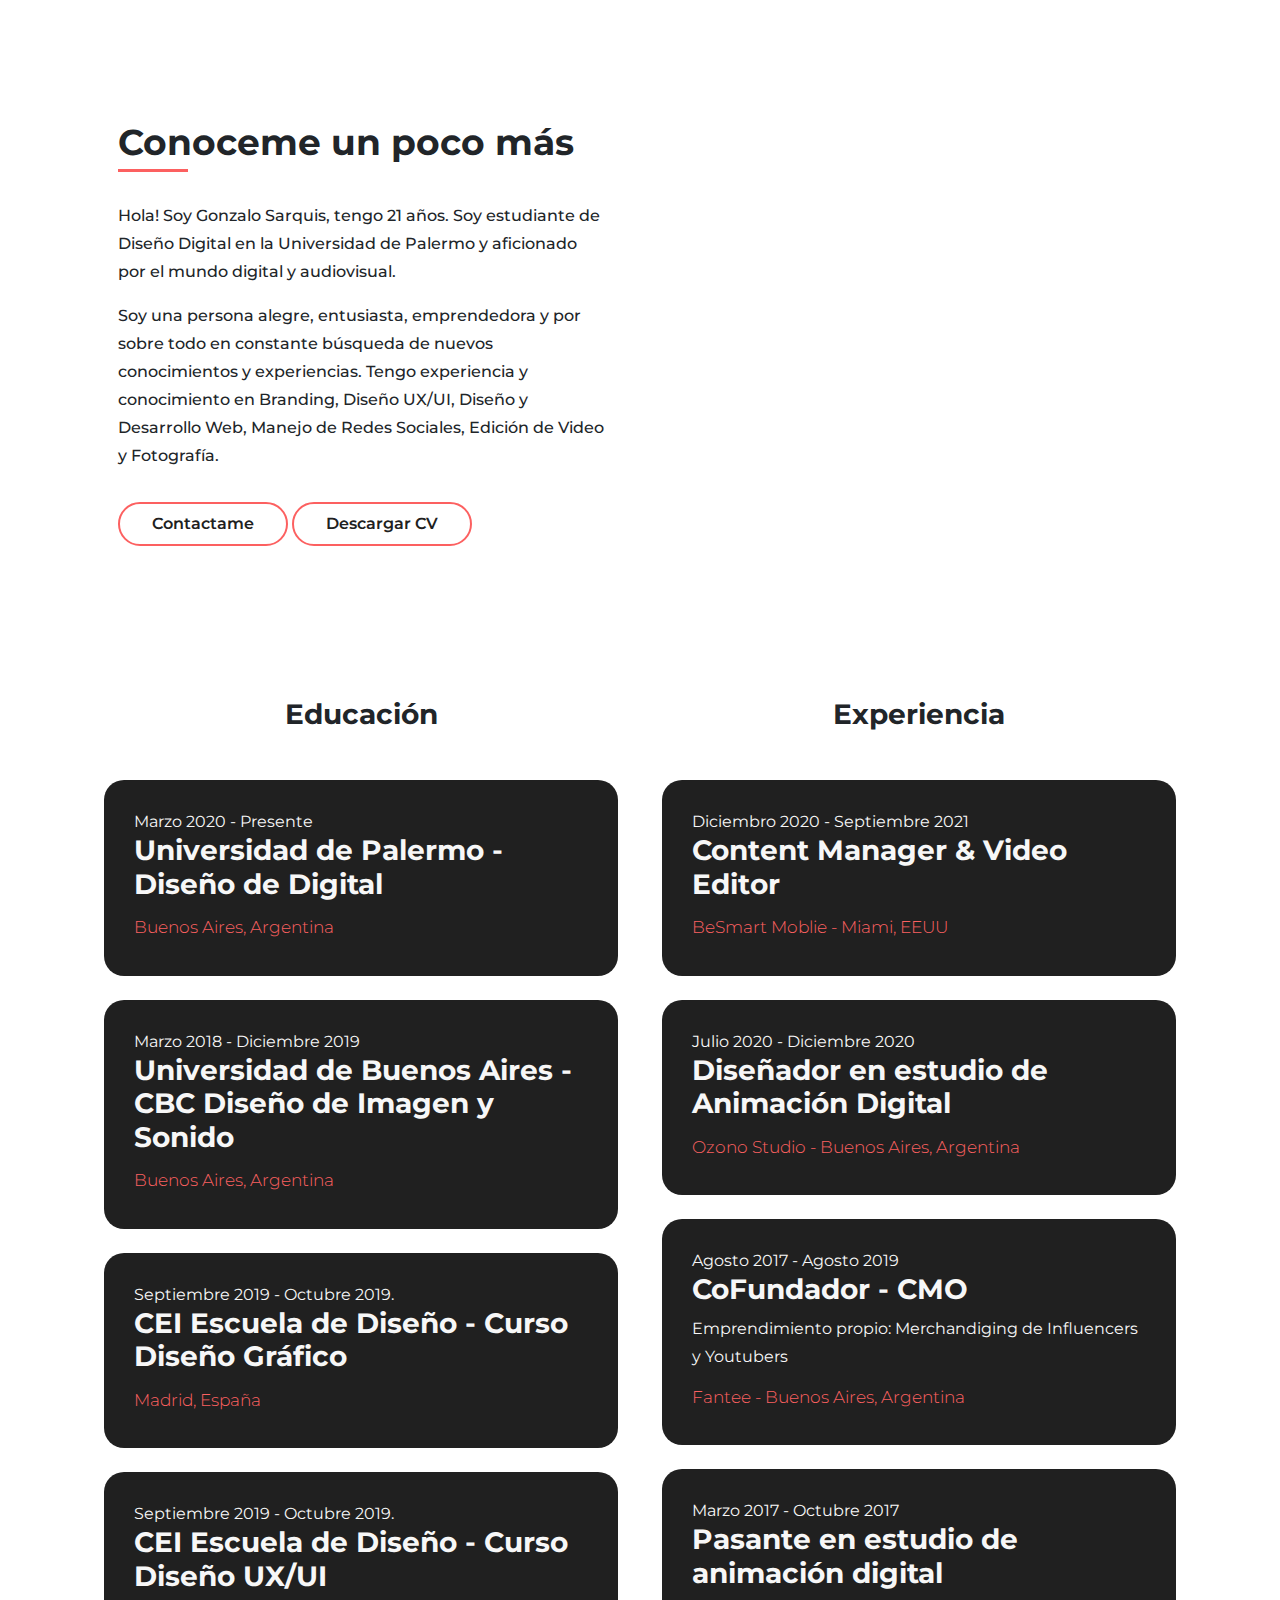
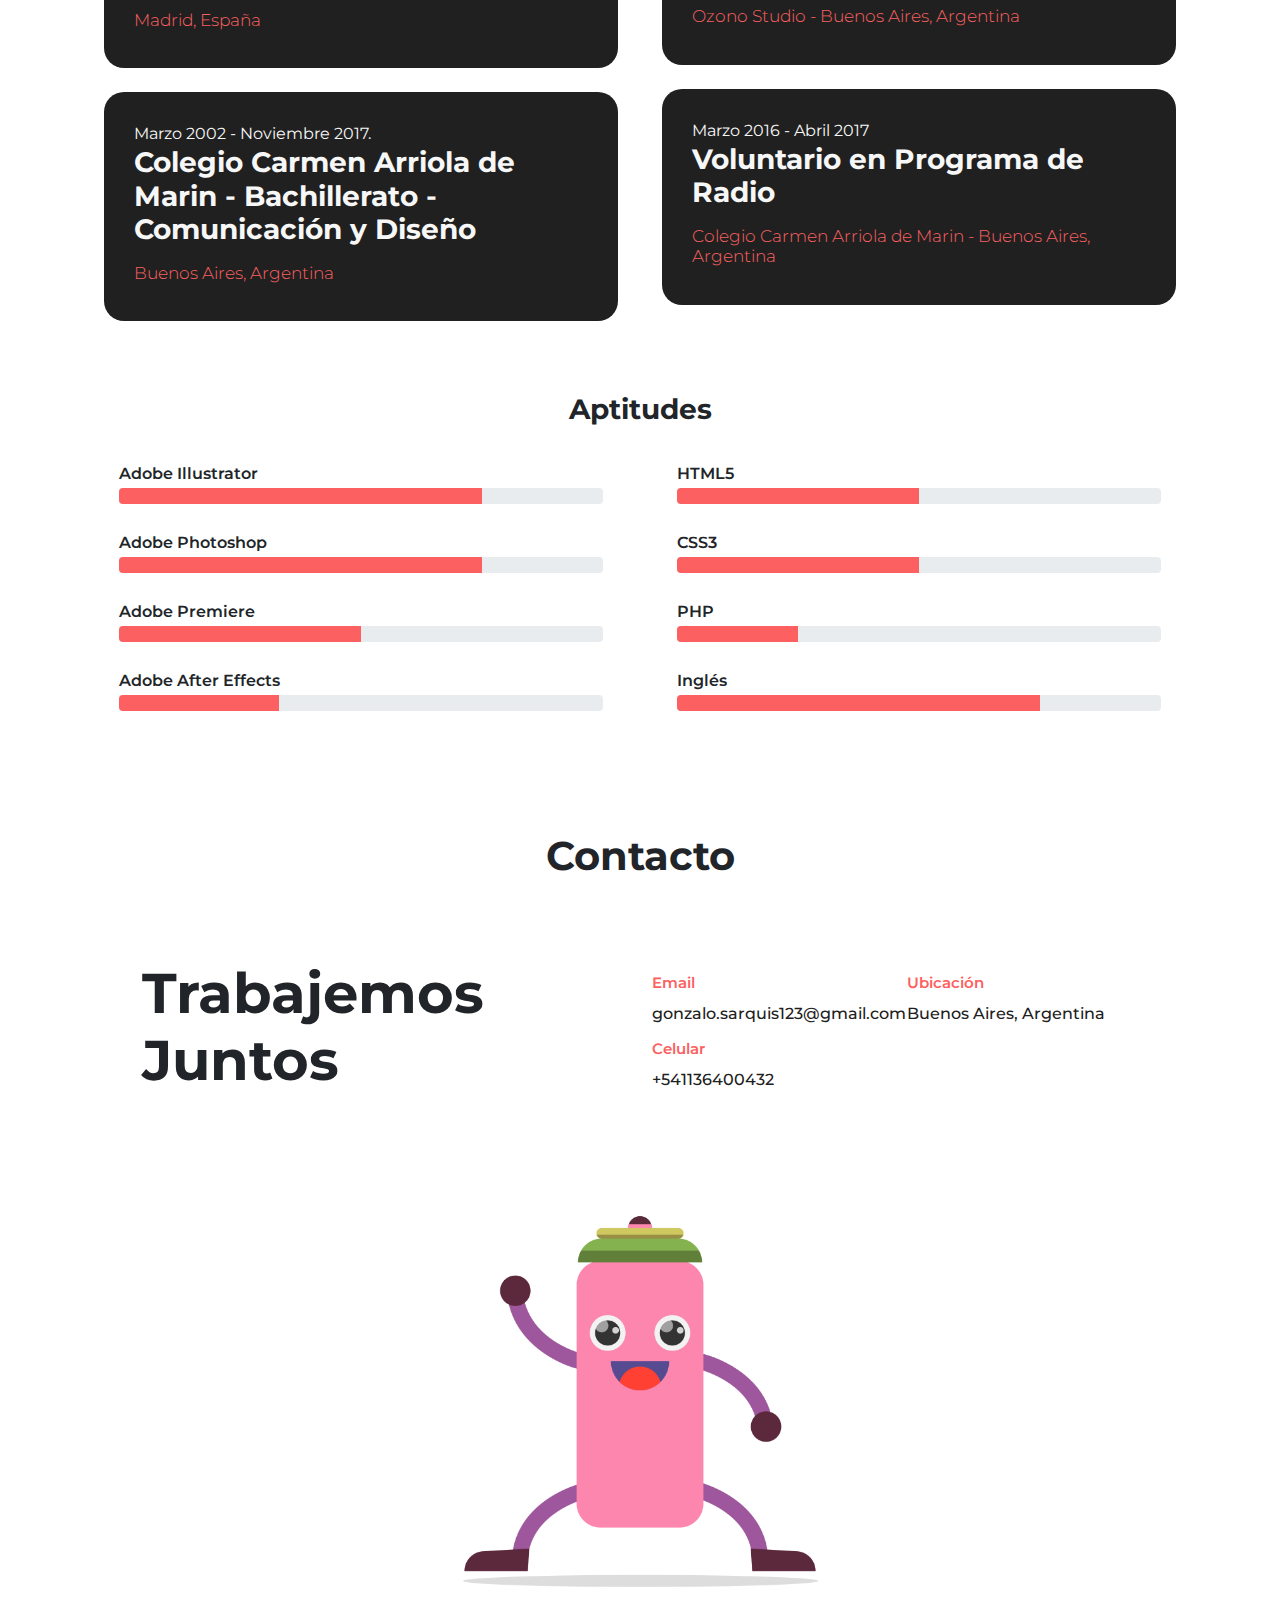
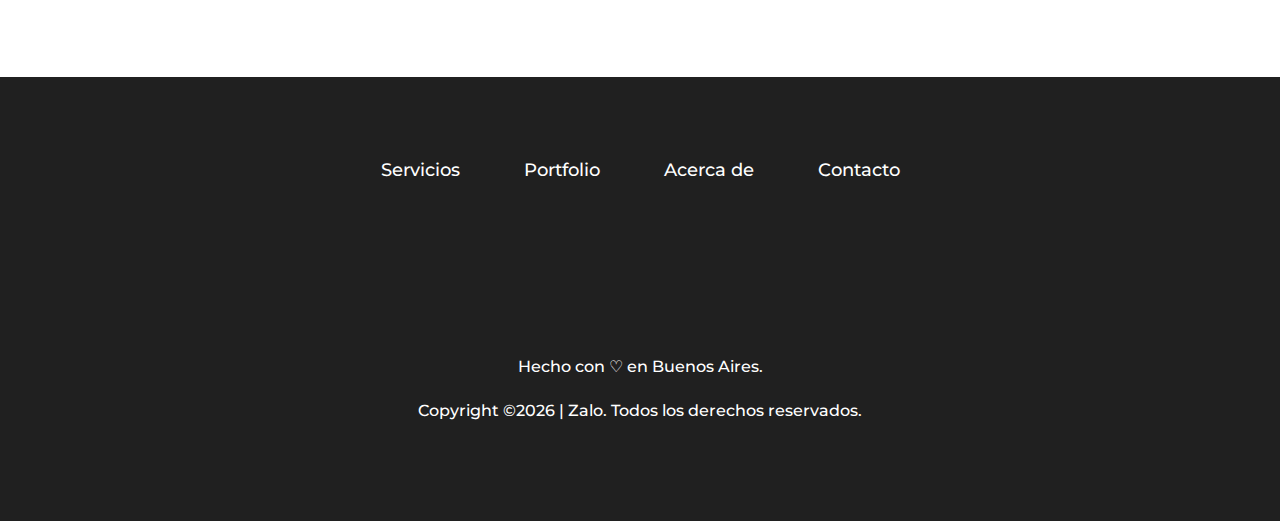
==== commit 2d2da410: "Add files via upload" ====
--- a/index.html
+++ b/index.html
@@ -238,6 +238,22 @@
                             </div>
                         </div>
                     </div>
+                    <div class="col-lg-4 col-sm-6 mb-4 mb-sm-0">
+                        <!-- Portfolio item 5-->
+                        <div class="portfolio-item">
+                            <a class="portfolio-link" data-bs-toggle="modal" href="#portfolioModal9">
+                                <div class="portfolio-hover">
+                                    <div class="portfolio-hover-content"><i class="fas fa-plus fa-3x"></i></div>
+                                </div>
+                                <img class="img-fluid" src="assets/img/portfolio/9.jpg" alt="..." />
+                            </a>
+                            <div class="portfolio-caption">
+                                <div class="portfolio-caption-heading">Idiotometro - Sofia Reyes</div>
+                                <div class="portfolio-caption-subheading text-muted">Animación 2D</div>
+                            </div>
+                        </div>
+                    </div>
+
                 </div>
             </div>
         </section>
@@ -258,7 +274,7 @@
                                     <p class="wow fadeInUp" data-wow-delay="300ms">Hola! Soy Gonzalo Sarquis, tengo 21 años. Soy estudiante de Diseño Digital en la Universidad de Palermo y aficionado por el mundo digital y audiovisual.</p>
                                     <p class="wow fadeInUp" data-wow-delay="400ms">Soy una persona alegre, entusiasta, emprendedora y por sobre todo en constante búsqueda de nuevos conocimientos y experiencias. Tengo experiencia y conocimiento en Branding, Diseño UX/UI, Diseño y Desarrollo Web, Manejo de Redes Sociales, Edición de Video y Fotografía.</p>
                                     <a class="btn btn-primary btn-xl" href="#contact">Contactame</a>
-                                    <a class="btn btn-primary btn-xl" data-wow-delay="500ms" href="file/curriculum.pdf" download="file/#">Descargar CV</a>
+                                    <a class="btn btn-primary btn-xl" data-wow-delay="500ms" href="file/CV- Gonzalo Sarquis.pdf" download="CV- Gonzalo Sarquis">Descargar CV</a>
                                 </div>
                             </div>
                             <div class="col-12 col-lg-6">
@@ -796,6 +812,41 @@
                 </div>
             </div>
         </div>
+        <!-- Portfolio item 8 modal popup-->
+        <div class="portfolio-modal modal fade" id="portfolioModal9" tabindex="-1" role="dialog" aria-hidden="true">
+            <div class="modal-dialog">
+                <div class="modal-content">
+                    <div class="close-modal" data-bs-dismiss="modal"><img src="assets/img/close-icon.svg" alt="Close modal" /></div>
+                    <div class="container">
+                        <div class="row justify-content-center">
+                            <div class="col-lg-8">
+                                <div class="modal-body">
+                                    <!-- Project details-->
+                                    <h2 class="text-uppercase">Idiotometro - Sofia Reyes</h2>
+                                    <p class="item-intro text-muted">Animación 2D</p>
+                                    <iframe width="560" height="315" src="https://www.youtube.com/embed/M7FVTXr4owo" title="YouTube video player" frameborder="0" allow="accelerometer; autoplay; clipboard-write; encrypted-media; gyroscope; picture-in-picture" allowfullscreen></iframe>
+                                    <p>Animación 2D: Idiotometro - Sofia Reyes</p>
+                                    <ul class="list-inline">
+                                        <li>
+                                            <strong>Cliente:</strong>
+                                            CraftBox
+                                        </li>
+                                        <li>
+                                            <strong>Categoria:</strong>
+                                            Animación 2D
+                                        </li>
+                                    </ul>
+                                    <button class="btn btn-primary btn-xl text-uppercase" data-bs-dismiss="modal" type="button">
+                                        <i class="fas fa-times me-1"></i>
+                                        Cerrar proyecto
+                                    </button>
+                                </div>
+                            </div>
+                        </div>
+                    </div>
+                </div>
+            </div>
+        </div>
         <!-- Bootstrap core JS-->
         <script src="https://cdn.jsdelivr.net/npm/bootstrap@5.1.3/dist/js/bootstrap.bundle.min.js"></script>
         <!-- Core theme JS-->
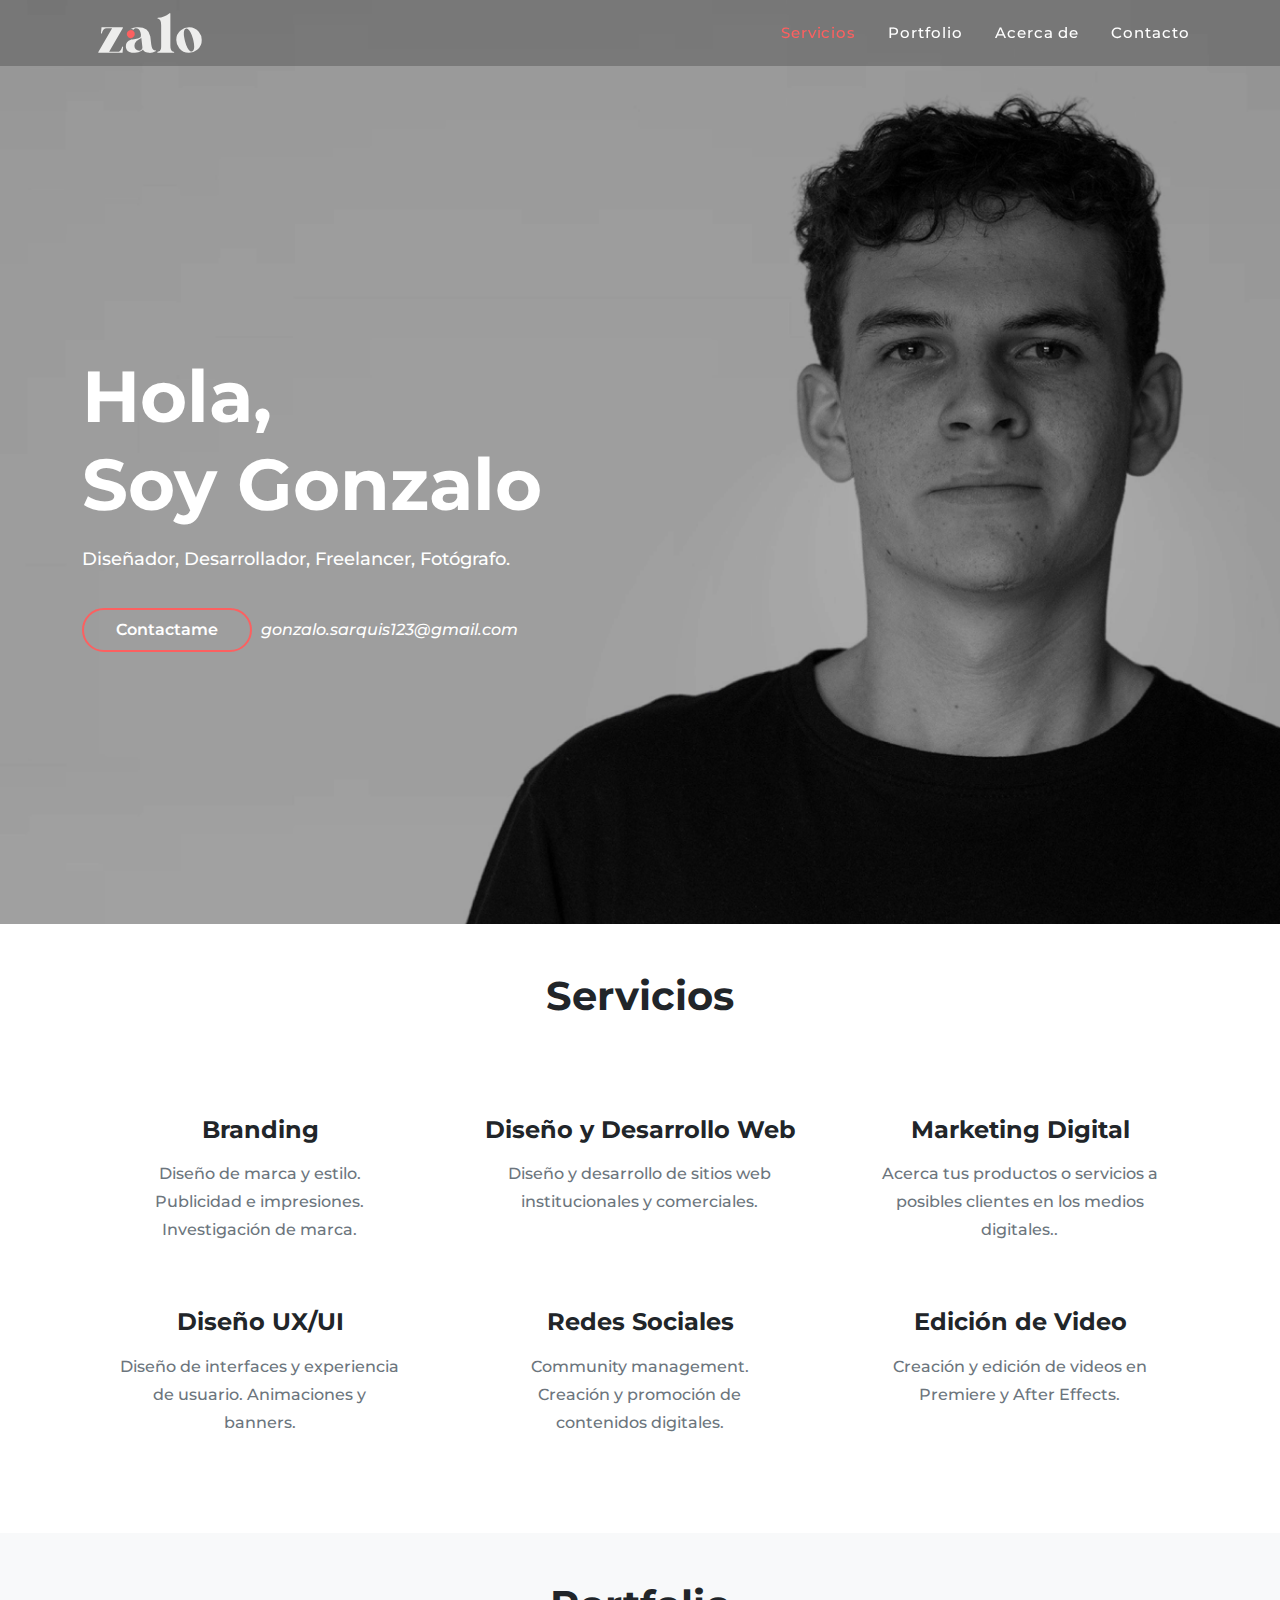
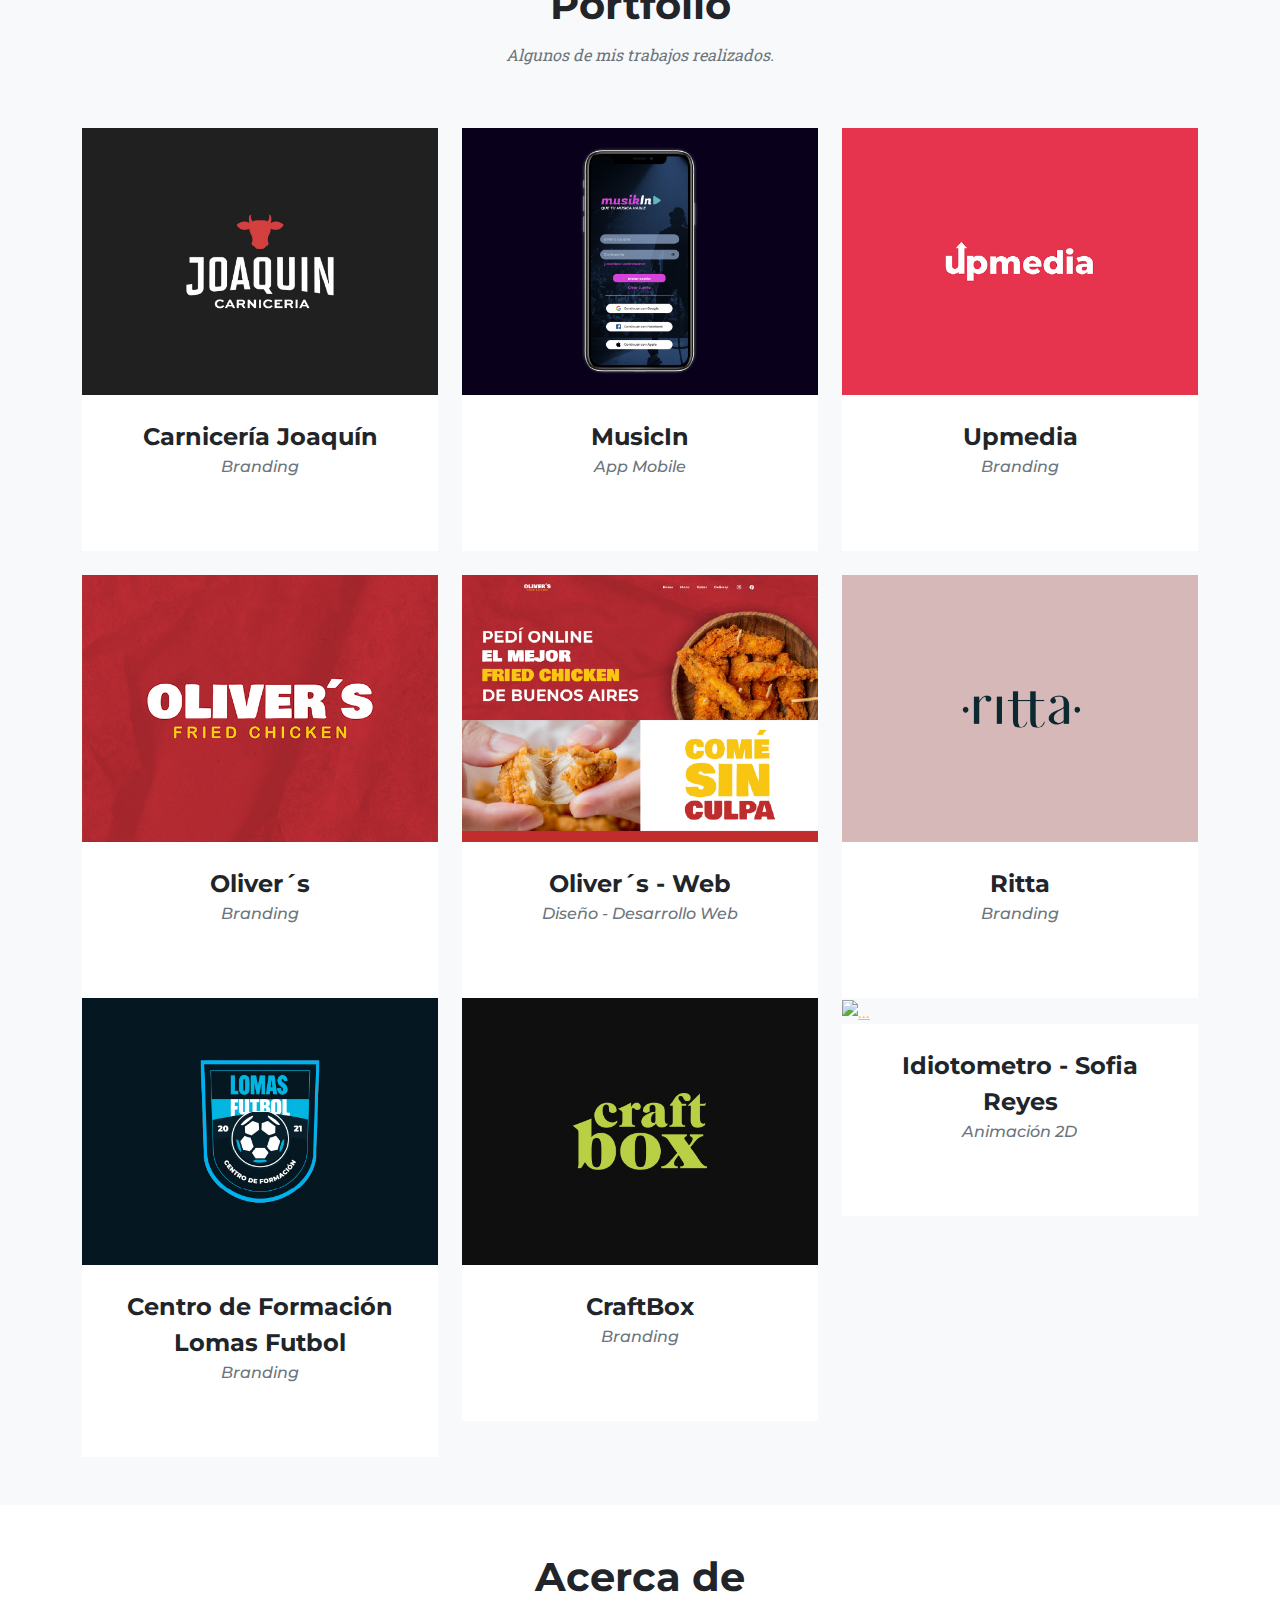
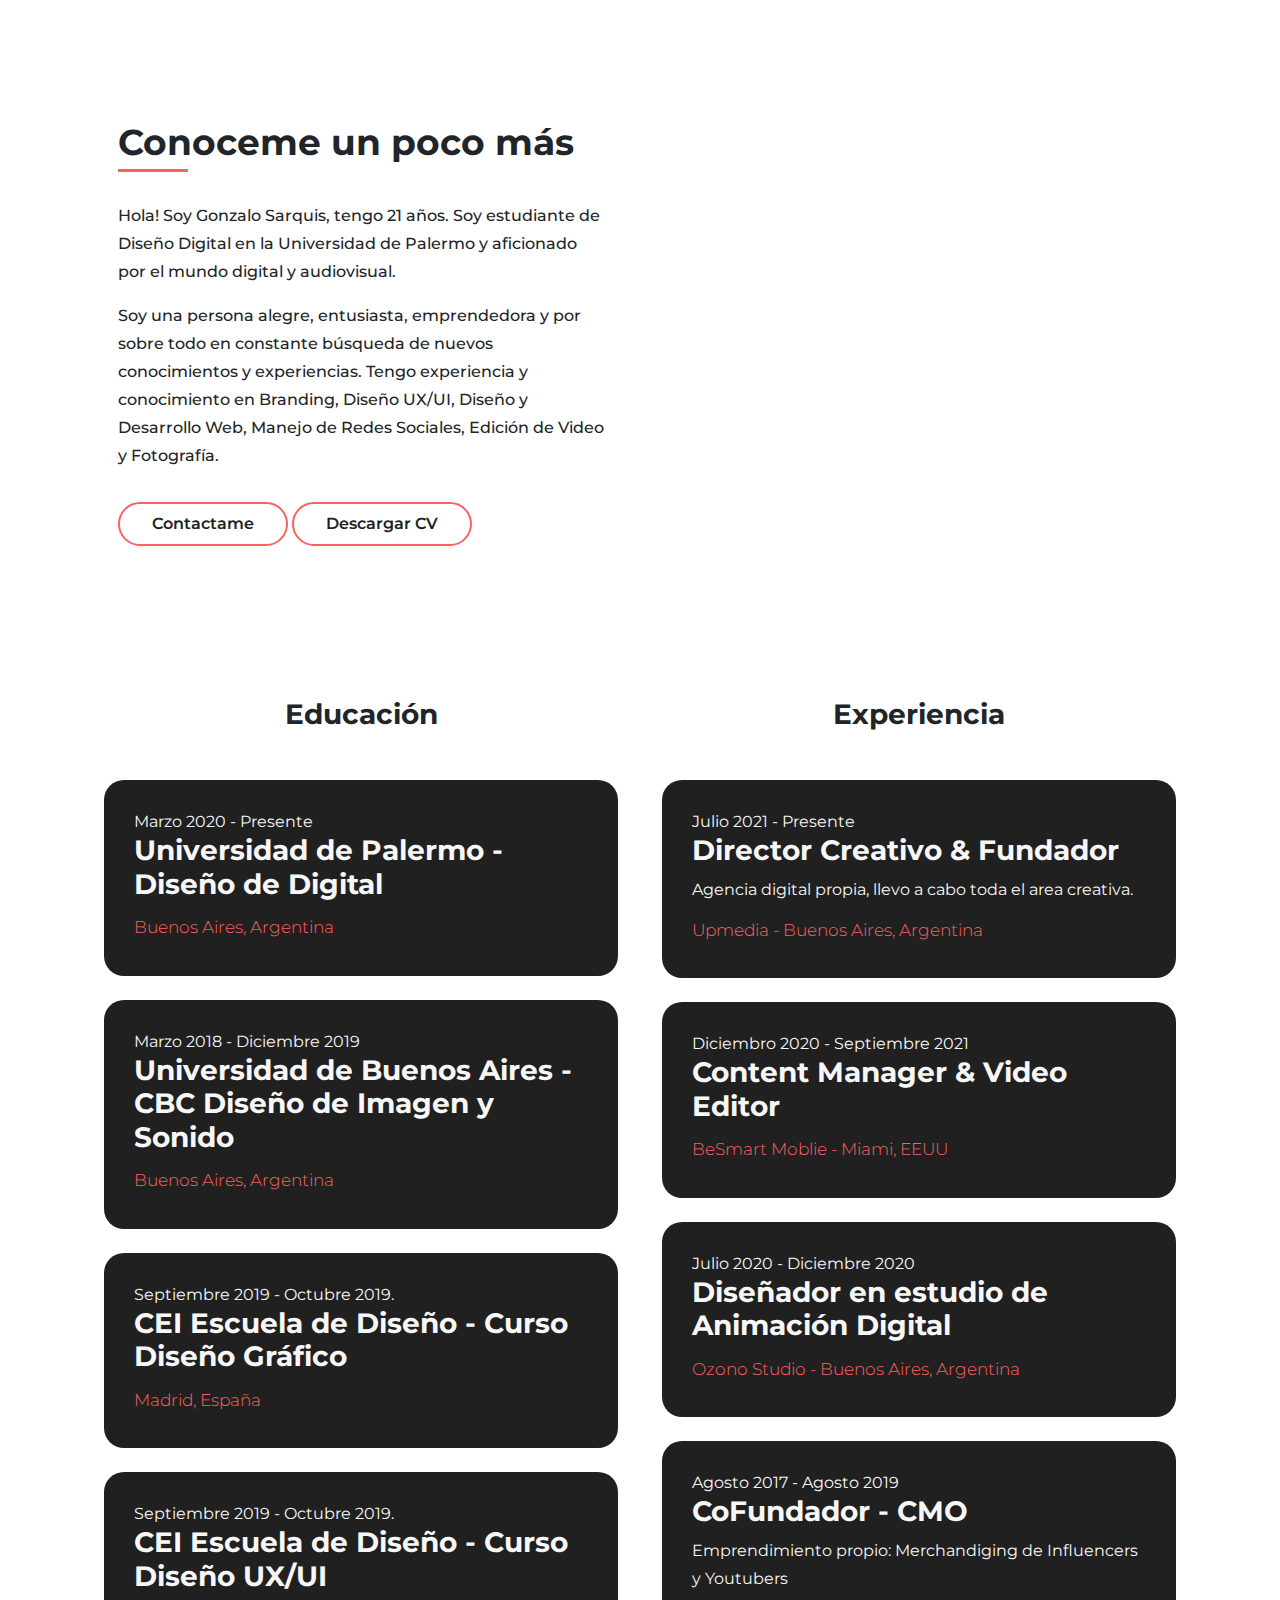
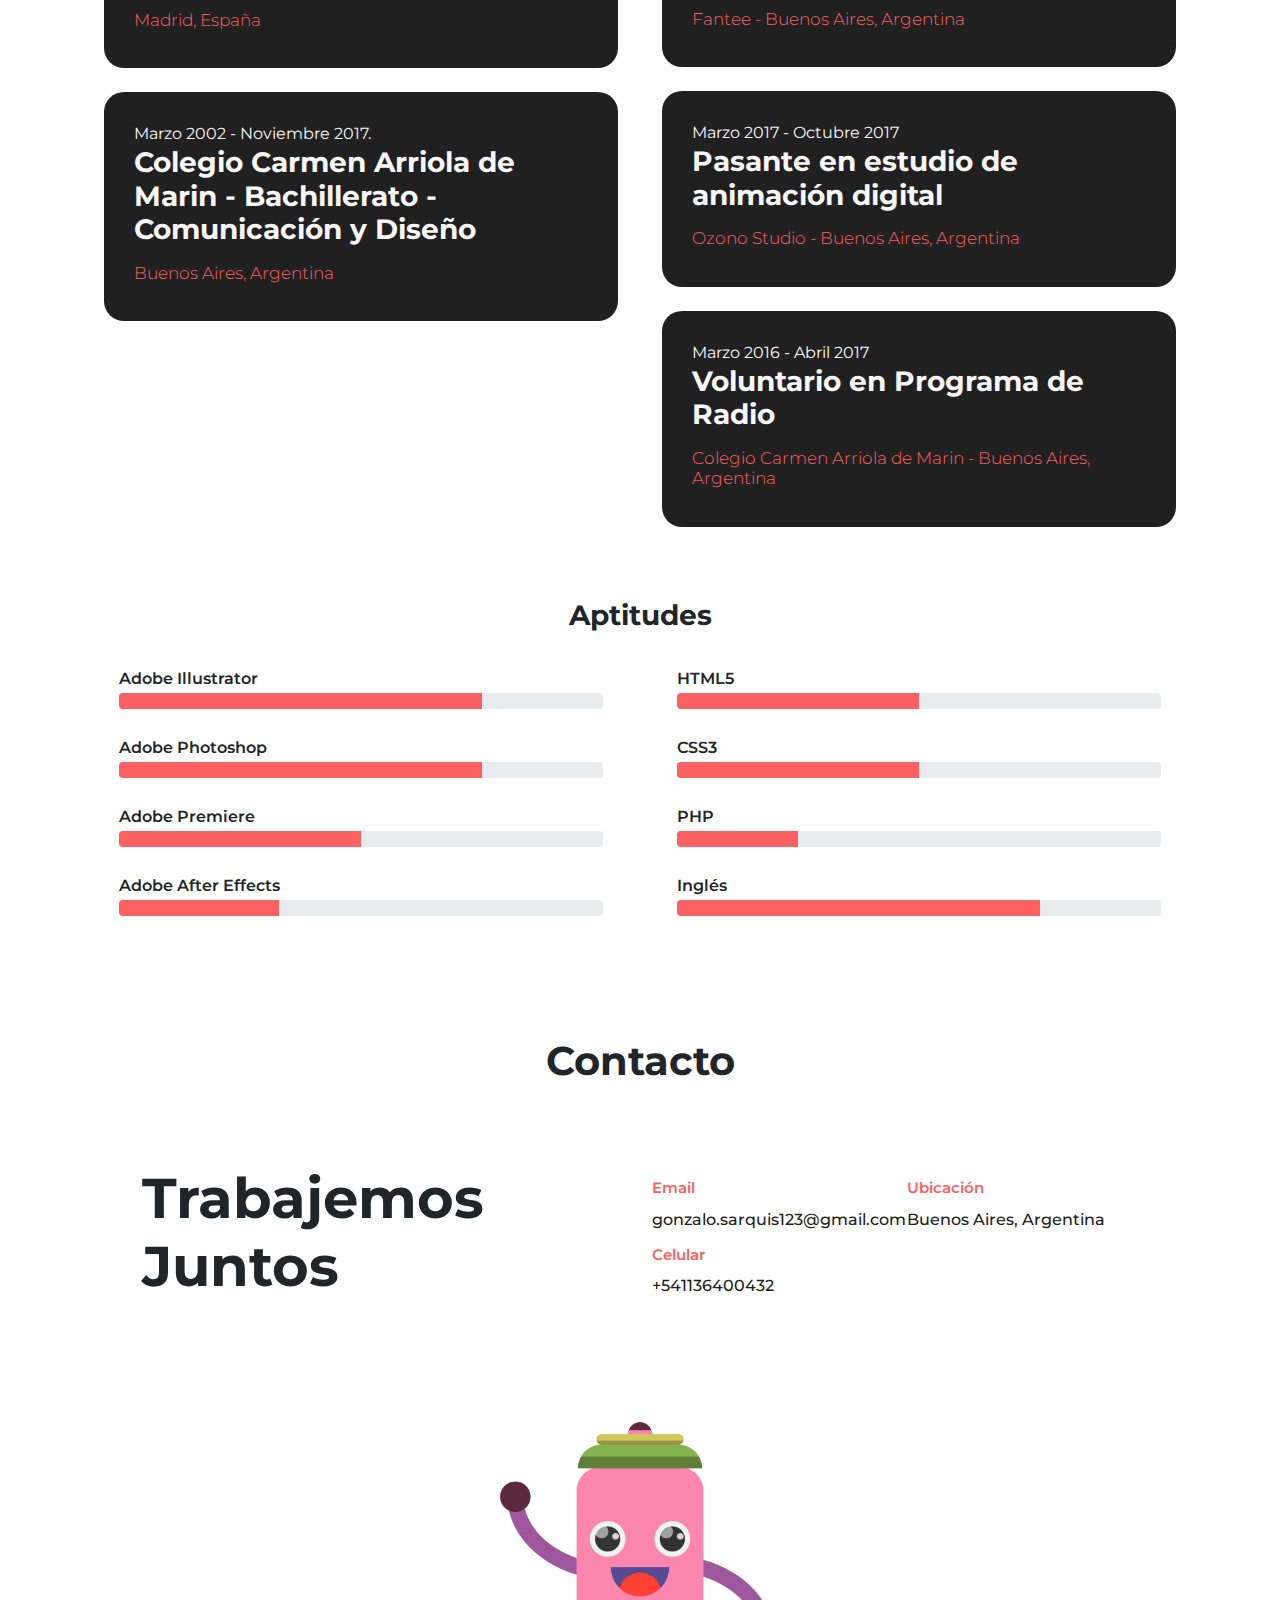
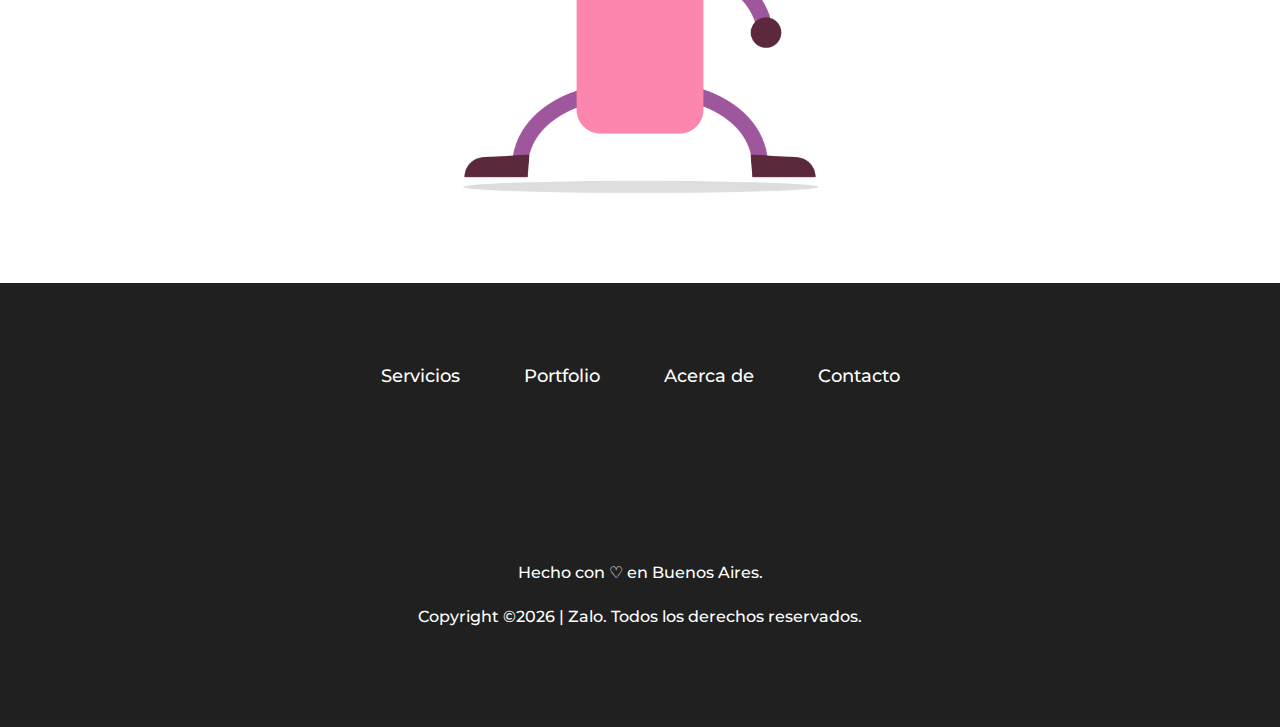
==== commit 1241394c: "Add files via upload" ====
--- a/index.html
+++ b/index.html
@@ -334,6 +334,12 @@
                                 <h3 class="mb-5">Experiencia</h3>
                             </div>   
                                 <div class="resume-item mb-4">
+                                    <span class="date"><span class="icon-calendar"></span> Julio 2021 - Presente</span>
+                                    <h3>Director Creativo & Fundador</h3>
+                                    <p>Agencia digital propia, llevo a cabo toda el area creativa.</p>
+                                    <h4 class="school">Upmedia - Buenos Aires, Argentina</h4>
+                                </div>
+                                <div class="resume-item mb-4">
                                     <span class="date"><span class="icon-calendar"></span> Diciembro 2020 - Septiembre 2021</span>
                                     <h3>Content Manager & Video Editor</h3>
                                     <p></p>
@@ -513,6 +519,7 @@
                     <a href="https://www.instagram.com/gonzasarquis" target="blank"><i class="fab fa-instagram"></i></a>
                     <a href="https://www.facebook.com/gonzalo.sarquis" target="blank"><i class="fab fa-facebook-f"></i></a>
                     <a href="https://www.linkedin.com/in/gonzalosarquis/" target="blank"><i class="fab fa-linkedin-in"></i></a>
+                    <a href="https://www.behance.net/gonzalosarquis" target="blank"><i class="fab fa-behance"></i></a>
                 </div>
             </div>
         </div>
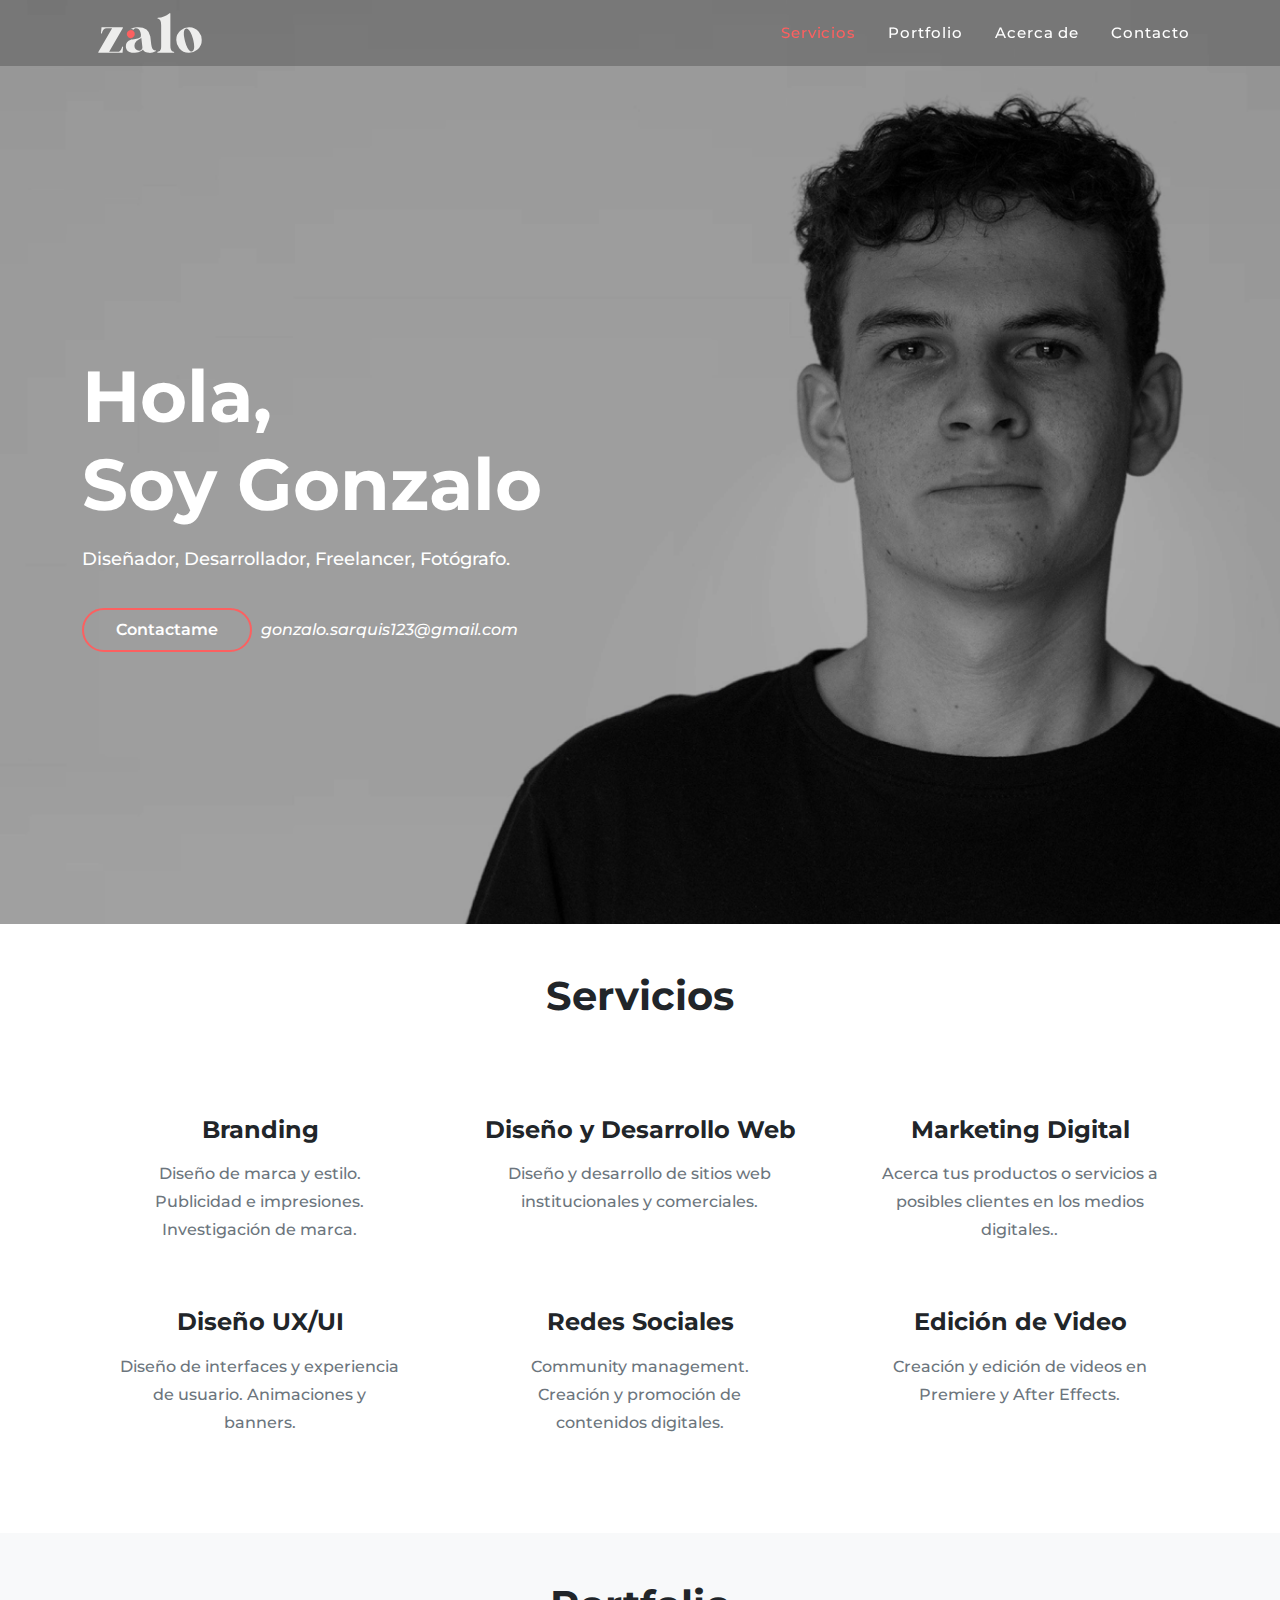
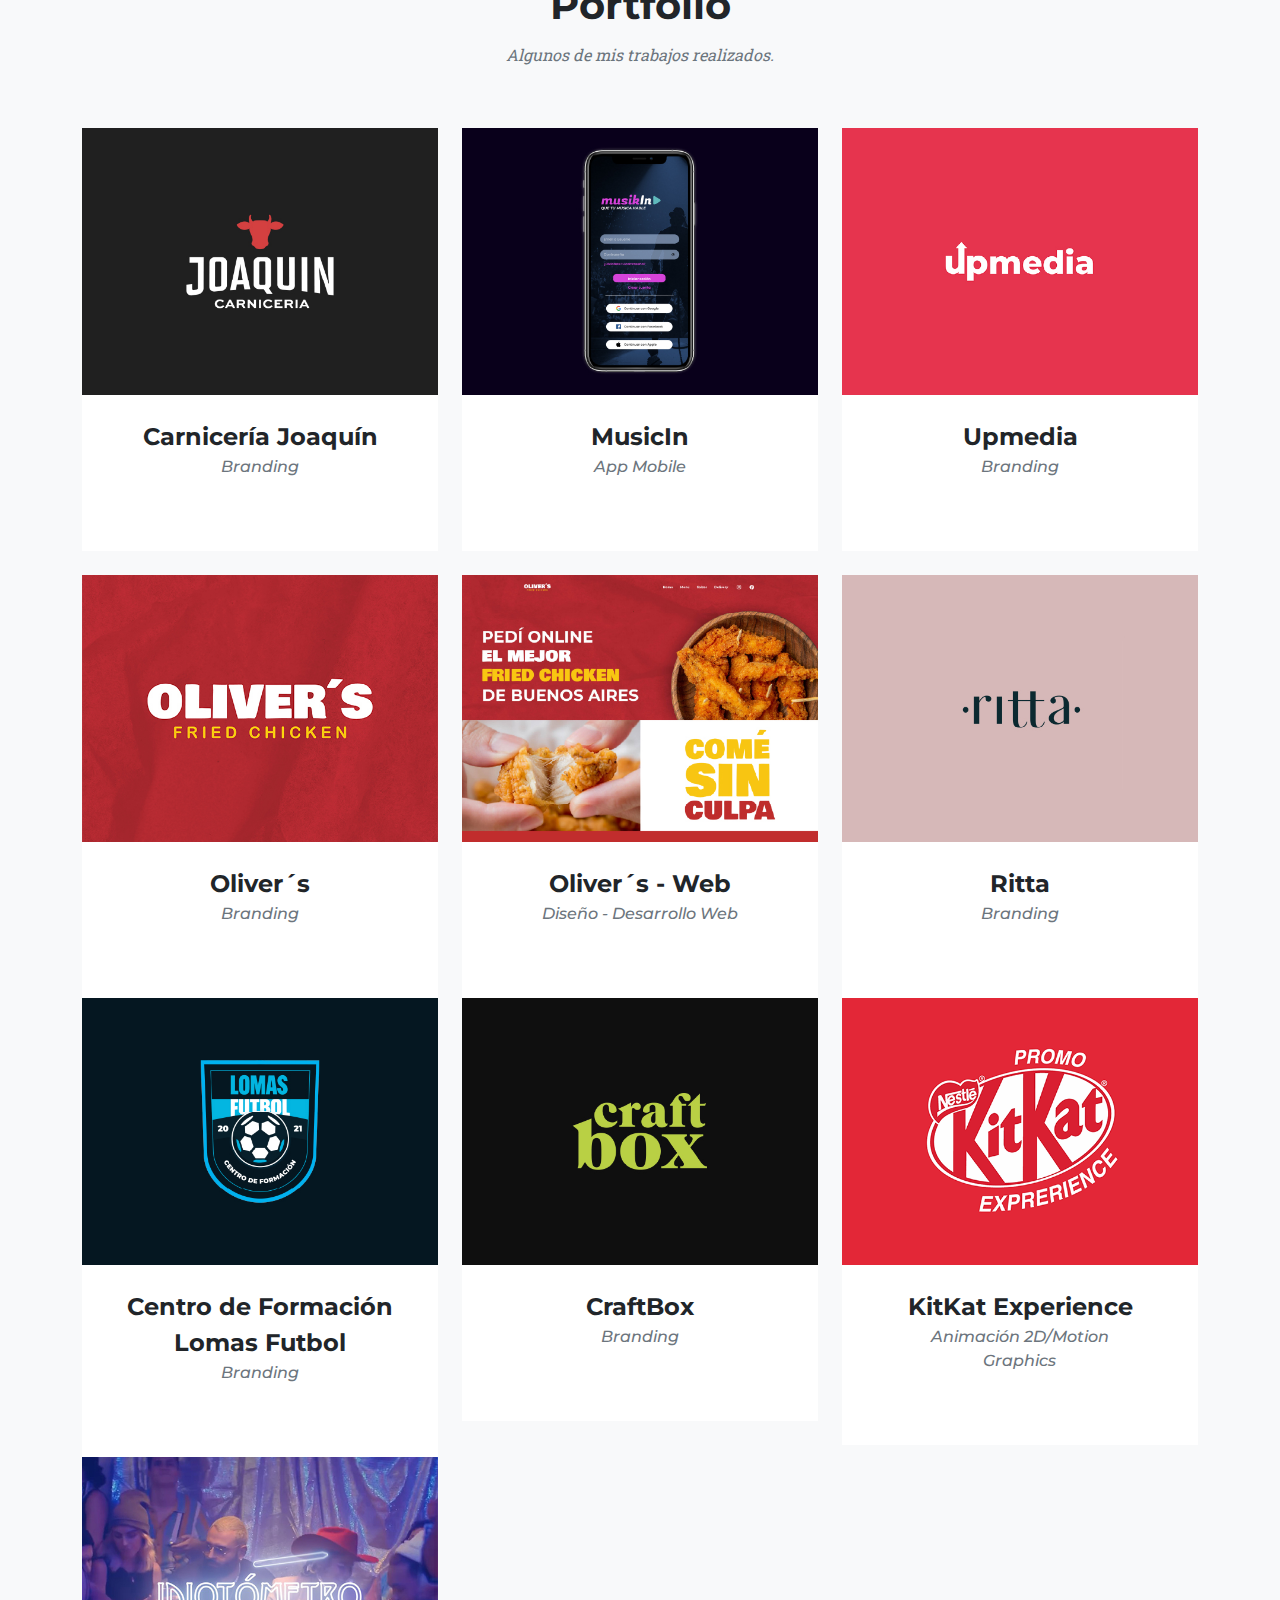
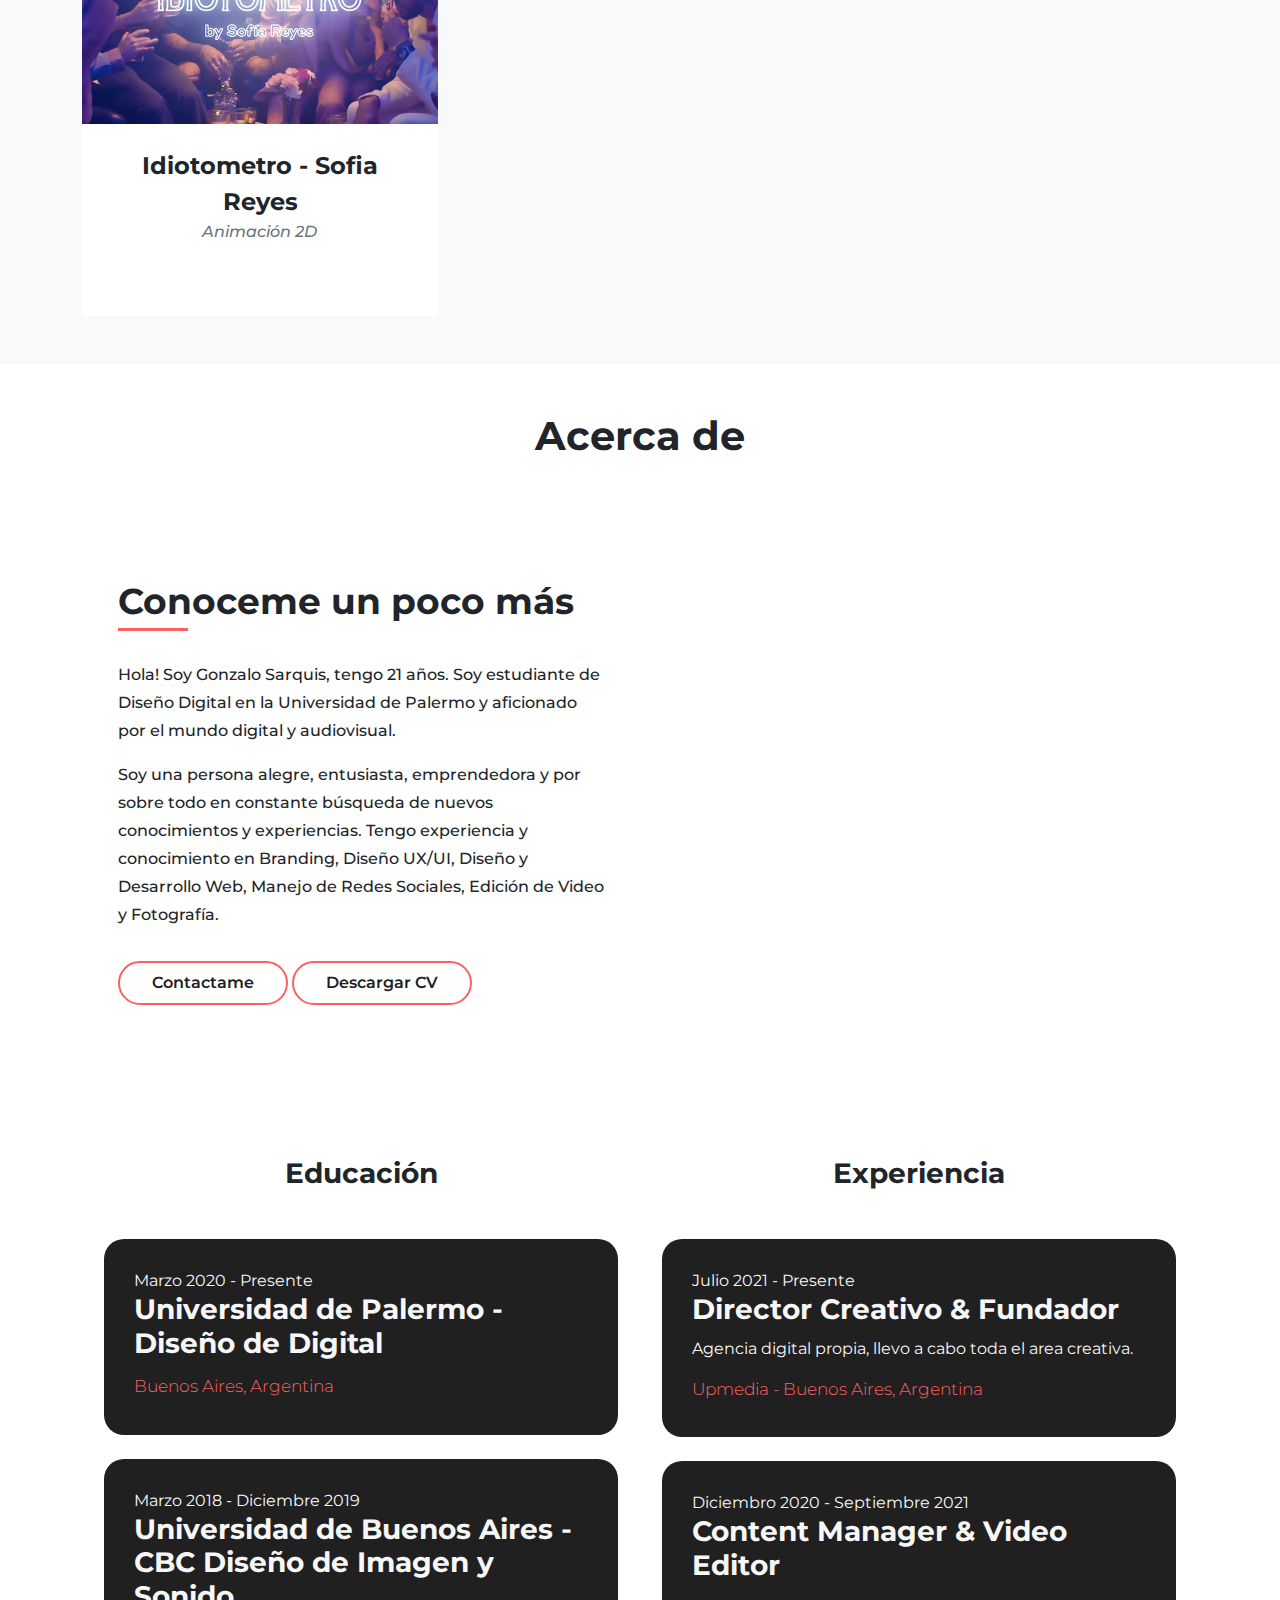
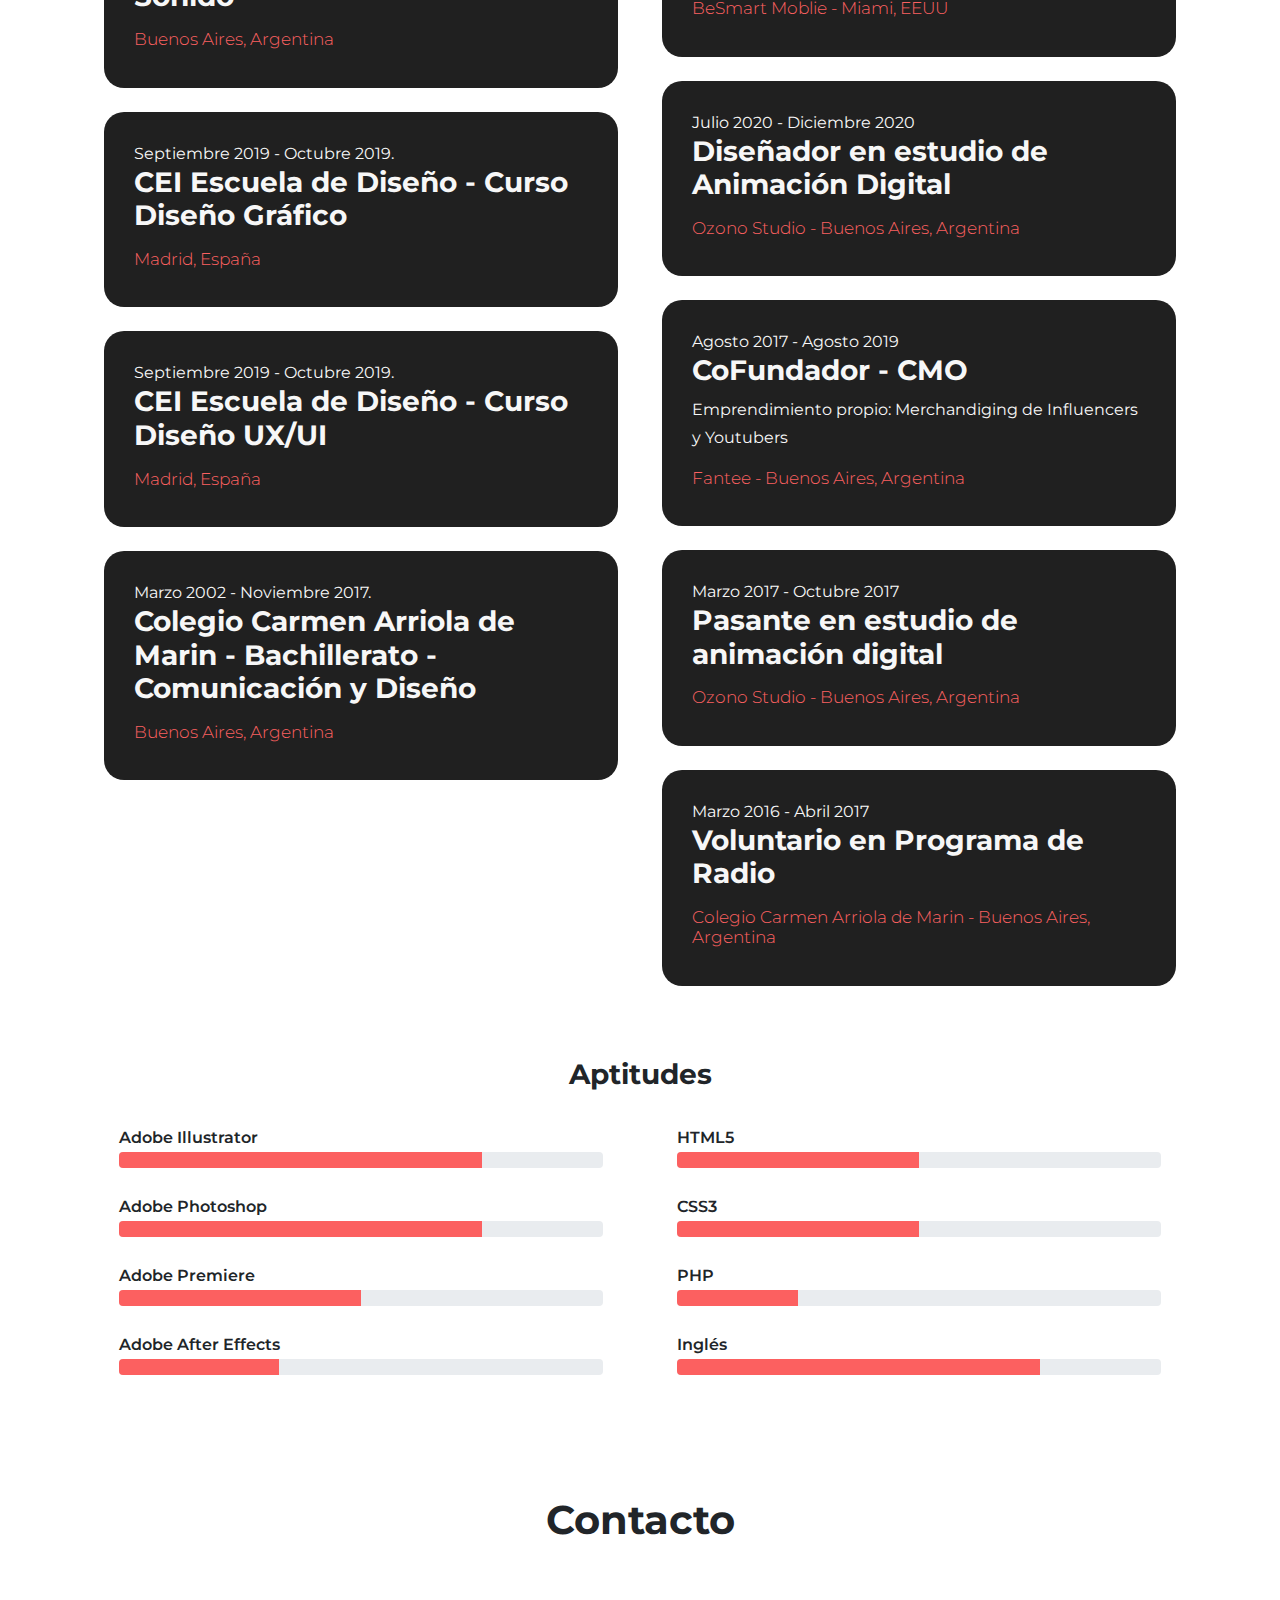
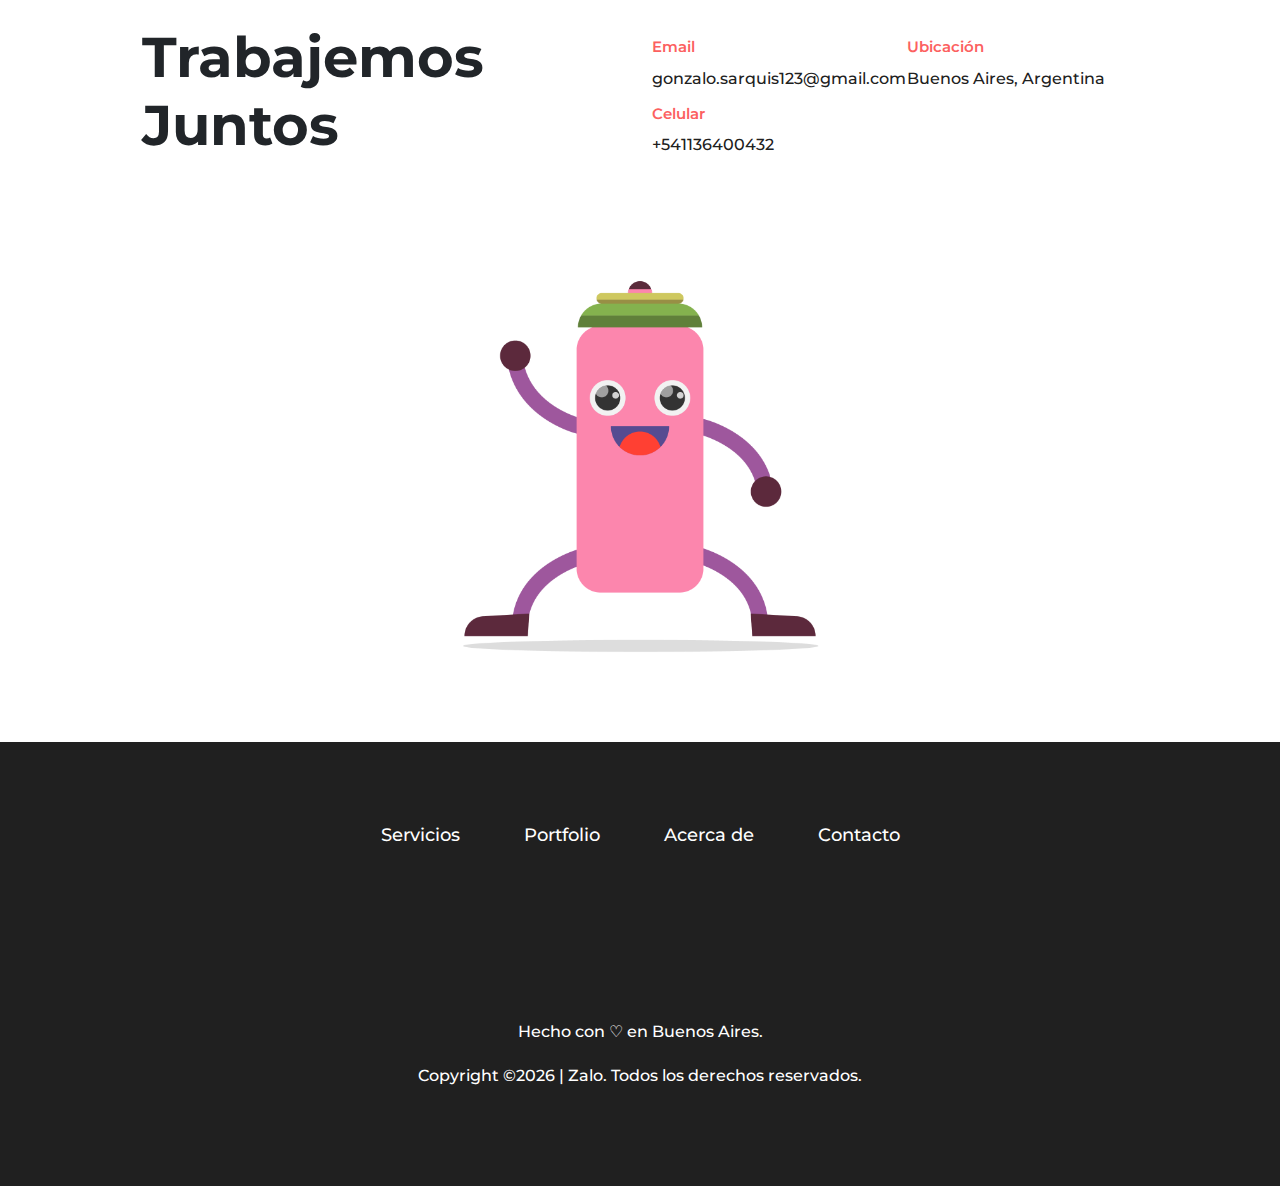
==== commit 79274249: "Add files via upload" ====
--- a/index.html
+++ b/index.html
@@ -241,6 +241,21 @@
                     <div class="col-lg-4 col-sm-6 mb-4 mb-sm-0">
                         <!-- Portfolio item 5-->
                         <div class="portfolio-item">
+                            <a class="portfolio-link" data-bs-toggle="modal" href="#portfolioModa20">
+                                <div class="portfolio-hover">
+                                    <div class="portfolio-hover-content"><i class="fas fa-plus fa-3x"></i></div>
+                                </div>
+                                <img class="img-fluid" src="assets/img/portfolio/10.2.png" alt="..." />
+                            </a>
+                            <div class="portfolio-caption">
+                                <div class="portfolio-caption-heading">KitKat Experience</div>
+                                <div class="portfolio-caption-subheading text-muted">Animación 2D/Motion Graphics</div>
+                            </div>
+                        </div>
+                    </div>
+                    <div class="col-lg-4 col-sm-6 mb-4 mb-sm-0">
+                        <!-- Portfolio item 5-->
+                        <div class="portfolio-item">
                             <a class="portfolio-link" data-bs-toggle="modal" href="#portfolioModal9">
                                 <div class="portfolio-hover">
                                     <div class="portfolio-hover-content"><i class="fas fa-plus fa-3x"></i></div>
@@ -836,11 +851,45 @@
                                     <ul class="list-inline">
                                         <li>
                                             <strong>Cliente:</strong>
-                                            CraftBox
                                         </li>
                                         <li>
                                             <strong>Categoria:</strong>
                                             Animación 2D
+                                        </li>
+                                    </ul>
+                                    <button class="btn btn-primary btn-xl text-uppercase" data-bs-dismiss="modal" type="button">
+                                        <i class="fas fa-times me-1"></i>
+                                        Cerrar proyecto
+                                    </button>
+                                </div>
+                            </div>
+                        </div>
+                    </div>
+                </div>
+            </div>
+        </div>
+        <!-- Portfolio item 8 modal popup-->
+        <div class="portfolio-modal modal fade" id="portfolioModa20" tabindex="-1" role="dialog" aria-hidden="true">
+            <div class="modal-dialog">
+                <div class="modal-content">
+                    <div class="close-modal" data-bs-dismiss="modal"><img src="assets/img/close-icon.svg" alt="Close modal" /></div>
+                    <div class="container">
+                        <div class="row justify-content-center">
+                            <div class="col-lg-8">
+                                <div class="modal-body">
+                                    <!-- Project details-->
+                                    <h2 class="text-uppercase">KitKat Experience</h2>
+                                    <p class="item-intro text-muted">Animación 2D/Motion Graphics</p>
+                                    <iframe width="560" height="315" src="https://www.youtube.com/embed/YyyZWMM1EPw" title="YouTube video player" frameborder="0" allow="accelerometer; autoplay; clipboard-write; encrypted-media; gyroscope; picture-in-picture" allowfullscreen></iframe>
+                                    <p>Animación 2D/Motion Graphics: KitKat Experience</p>
+                                    <ul class="list-inline">
+                                        <li>
+                                            <strong>Cliente:</strong>
+                                            Proyecto Universitario
+                                        </li>
+                                        <li>
+                                            <strong>Categoria:</strong>
+                                            Animación 2D/Motion Graphics
                                         </li>
                                     </ul>
                                     <button class="btn btn-primary btn-xl text-uppercase" data-bs-dismiss="modal" type="button">
